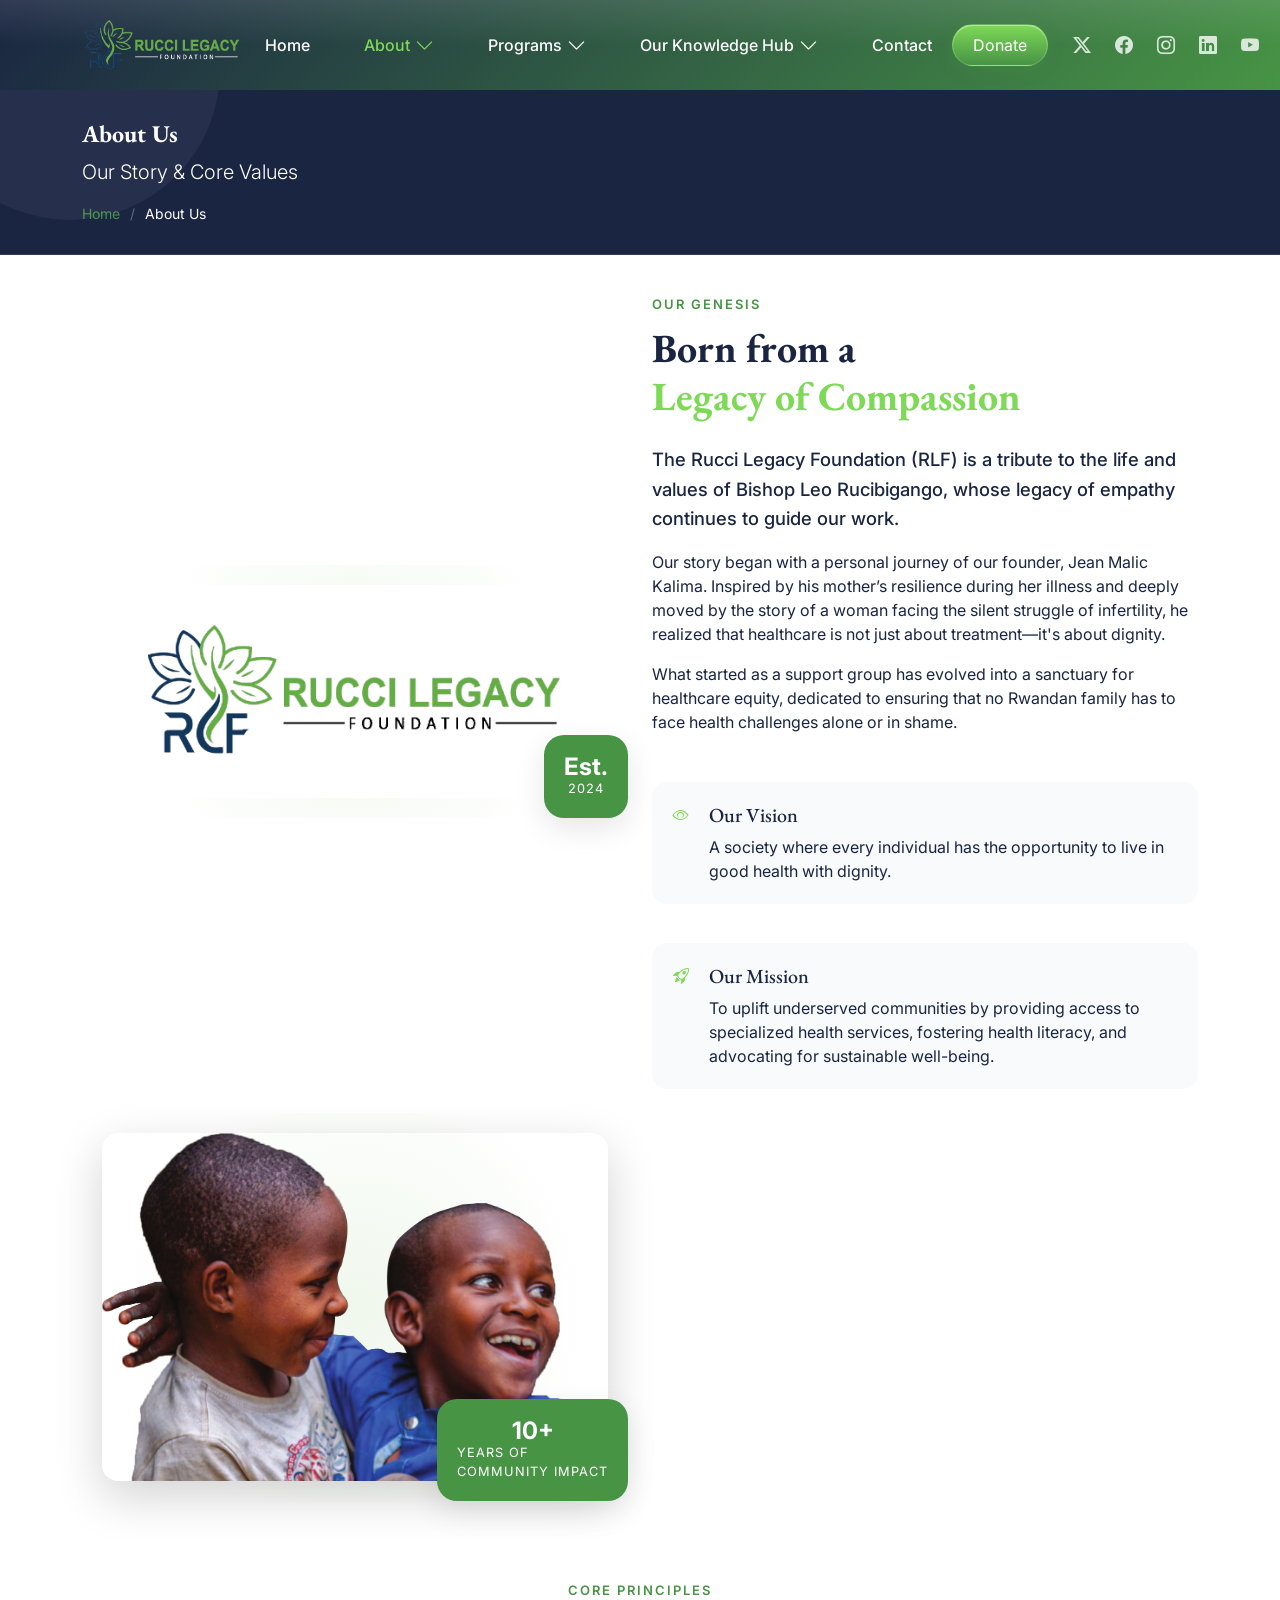
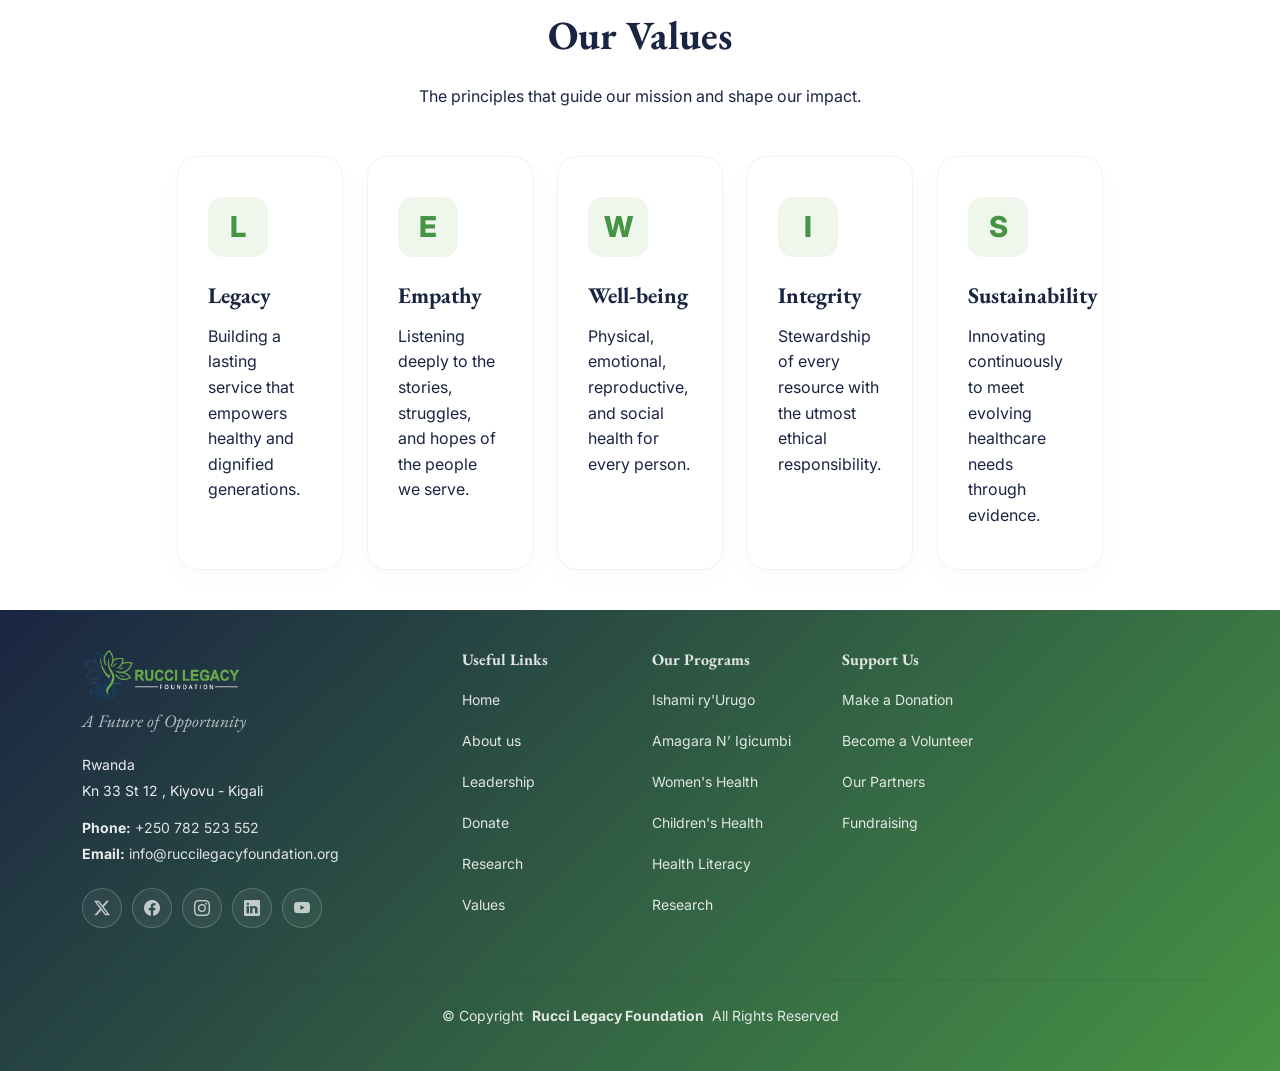
==== about.html @ bac2fdaa "Updated website design and mobile navigation" ====
<!DOCTYPE html>
<html lang="en">

<head>
  <meta charset="utf-8">
  <meta content="width=device-width, initial-scale=1.0" name="viewport">
  <title>About Us | Rucci Legacy Foundation</title>
  <meta name="description" content="Meet the Board of Directors and Senior Volunteers behind the Rucci Legacy Foundation's mission.">
  
  <!-- Favicons -->
  <link href="assets/img/favicon.png" rel="icon">
  <link href="assets/img/favicon.png" rel="apple-touch-icon">

  <!-- Fonts -->
  <link href="https://fonts.googleapis.com" rel="preconnect">
  <link href="https://fonts.gstatic.com" rel="preconnect" crossorigin>
  <link href="https://fonts.googleapis.com/css2?family=Poppins:wght@300;400;500;600;700&display=swap" rel="stylesheet">
  <link href="https://fonts.googleapis.com/css2?family=Inter:wght@100;200;300;400;500;600;700;800;900&family=EB+Garamond:ital,wght@0,400;0,500;0,600;0,700;0,800;1,400;1,500;1,600;1,700;1,800&display=swap" rel="stylesheet">

  <!-- Vendor CSS Files -->
  <link href="assets/vendor/bootstrap/css/bootstrap.min.css" rel="stylesheet">
  <link href="assets/vendor/bootstrap-icons/bootstrap-icons.css" rel="stylesheet">
  <link href="assets/vendor/aos/aos.css" rel="stylesheet">
  <link href="assets/vendor/swiper/swiper-bundle.min.css" rel="stylesheet">

  <!-- Main CSS File -->
  <link href="assets/css/main.css?v=3" rel="stylesheet">
</head>

<body class="leadership-page">

  <header id="header" class="header d-flex align-items-center sticky-top">
  <div class="container position-relative d-flex align-items-center justify-content-between">

    <a href="index.html" class="logo d-flex align-items-center me-auto me-xl-0">
      <img src="assets/img/logo-white.png" alt="" style="max-height: 50px;">
    </a>

    <nav id="navmenu" class="navmenu">
      <ul>
        <li><a href="index.html">Home</a></li>
        <li class="dropdown"><a href="#"><span>About</span> <i class="bi bi-chevron-down toggle-dropdown"></i></a>
          <ul>
            <li><a href="about.html">Our Story</a></li>
            <li><a href="leadership.html">Leadership</a></li>
            <li><a href="impact.html">Impact</a></li>
          </ul>
        </li>
        <li class="dropdown"><a href="#"><span>Programs</span> <i class="bi bi-chevron-down toggle-dropdown"></i></a>
          <ul>
            <li><a href="ishami-ry-urugo.html">Ishami ry'Urugo</a></li>
            <li><a href="amagara-n-igicumbi.html">Amagara n'Igicumbi</a></li>
          </ul>
        </li>
        <li class="dropdown"><a href="#"><span>Our Knowledge Hub</span> <i class="bi bi-chevron-down toggle-dropdown"></i></a>
          <ul>
            <li><a href="health-literacy.html">Health Literacy</a></li>
            <li><a href="research.html">Research</a></li>
          </ul>
        </li>

        <li><a href="contact.html">Contact</a></li>
      </ul>
      <i class="mobile-nav-toggle d-xl-none bi bi-list"></i>
    </nav>

    <a href="donate.html" class="donate-nav-btn">Donate</a>

    <div class="header-social-links">
      <a href="https://x.com/rucci_legacyf" target="_blank" class="twitter"><i class="bi bi-twitter-x"></i></a>
      <a href="https://www.facebook.com/people/Rucci-Legacy-Foundation/61588676992484/?mibextid=wwXIfr&rdid=xzvhsaTKb7zpJyZd&share_url=https%3A%2F%2Fwww.facebook.com%2Fshare%2F16htNAYPDG%2F%3Fmibextid%3DwwXIfr" target="_blank" class="facebook"><i class="bi bi-facebook"></i></a>
      <a href="https://www.instagram.com/rucci_legacyfoundation" target="_blank" class="instagram"><i class="bi bi-instagram"></i></a>
      <a href="https://www.linkedin.com/company/rucci-legacy-foundation?trk=blended-typeahead" target="_blank" class="linkedin"><i class="bi bi-linkedin"></i></a>
      <a href="https://www.youtube.com/channel/UCAdrPdJSgQUnLj-A_lYj2XQ?sub_confirmation=1" target="_blank" class="youtube"><i class="bi bi-youtube"></i></a>
    </div>

  </div>
</header>

  <main class="main">
    <!-- Page Title -->
    <div class="page-title dark-background" style="background: #1a2542; padding: 30px 0;">
      <div class="container position-relative">
        <h1>About Us</h1>
        <p class="lead">Our Story & Core Values</p>
        <nav class="breadcrumbs">
          <ol>
            <li><a href="index.html">Home</a></li>
            <li class="current">About Us</li>
          </ol>
        </nav>
      </div>
    </div><!-- End Page Title -->
    
<section id="about" class="about section">
      <div class="container">
        <div class="row gy-4 align-items-center">
          <div class="col-lg-6" data-aos="fade-up" data-aos-delay="100">
            <div class="about-image-wrapper">
              <img src="assets/img/logo.png" alt="Rucci Legacy Foundation" class="img-fluid about-logo-bg">
              <div class="experience-badge">
                <span class="number">Est.</span>
                <span class="text">2024</span>
              </div>
            </div>
          </div>
          <div class="col-lg-6 content" data-aos="fade-up" data-aos-delay="200">
            <span class="section-subtitle">Our Genesis</span>
            <h2 class="section-title-premium">Born from a <br><span class="text-accent">Legacy of Compassion</span></h2>
            <p class="lead-text">The Rucci Legacy Foundation (RLF) is a tribute to the life and values of Bishop Leo
              Rucibigango, whose legacy of empathy continues to guide our work.</p>
            <p>Our story began with a personal journey of our founder, Jean Malic Kalima. Inspired by his mother’s
              resilience during her illness and deeply moved by the story of a woman facing the silent struggle of
              infertility, he realized that healthcare is not just about treatment—it's about dignity.</p>
            <p>What started as a support group has evolved into a sanctuary for healthcare equity, dedicated to ensuring
              that no Rwandan family has to face health challenges alone or in shame.</p>

            <div class="mission-vision-grid mt-5">
              <div class="mv-item">
                <i class="bi bi-eye text-accent"></i>
                <div>
                  <h5>Our Vision</h5>
                  <p>A society where every individual has the opportunity to live in good health with dignity.</p>
                </div>
              </div>
              <div class="mv-item mt-4">
                <i class="bi bi-rocket-takeoff text-accent"></i>
                <div>
                  <h5>Our Mission</h5>
                  <p>To uplift underserved communities by providing access to specialized health services, fostering
                    health literacy, and advocating for sustainable well-being.</p>
                </div>
              </div>
            </div>
          </div>
          <div class="col-lg-6" data-aos="fade-left" data-aos-delay="200">
            <div class="about-image-wrapper">
              <img src="assets/img/Masaka.png" alt="Rucci Legacy Foundation Outreach"
                class="img-fluid rounded-4 shadow-lg">
              <div class="experience-badge">
                <span class="number">10+</span>
                <span class="text">Years of <br>Community Impact</span>
              </div>
            </div>
          </div>
        </div>
      </div>
    </section><!-- /About Section -->
<section id="our-values" class="values section">
      <div class="container">
        <div class="text-center mb-5" data-aos="fade-up">
          <span class="section-subtitle">Core Principles</span>
          <h2 class="section-title-premium">Our Values</h2>
          <p class="section-desc">The principles that guide our mission and shape our impact.</p>
        </div>

        <div class="row g-4 justify-content-center">
          <!-- Value 1: Legacy -->
          <div class="col-lg-2 col-md-4" data-aos="fade-up" data-aos-delay="100">
            <div class="value-card-premium">
              <div class="value-icon">L</div>
              <h3>Legacy</h3>
              <p>Building a lasting service that empowers healthy and dignified generations.</p>
            </div>
          </div>

          <!-- Value 2: Empathy -->
          <div class="col-lg-2 col-md-4" data-aos="fade-up" data-aos-delay="200">
            <div class="value-card-premium">
              <div class="value-icon">E</div>
              <h3>Empathy</h3>
              <p>Listening deeply to the stories, struggles, and hopes of the people we serve.</p>
            </div>
          </div>

          <!-- Value 3: Well-being -->
          <div class="col-lg-2 col-md-4" data-aos="fade-up" data-aos-delay="300">
            <div class="value-card-premium">
              <div class="value-icon">W</div>
              <h3>Well-being</h3>
              <p>Physical, emotional, reproductive, and social health for every person.</p>
            </div>
          </div>

          <!-- Value 4: Integrity -->
          <div class="col-lg-2 col-md-4" data-aos="fade-up" data-aos-delay="400">
            <div class="value-card-premium">
              <div class="value-icon">I</div>
              <h3>Integrity</h3>
              <p>Stewardship of every resource with the utmost ethical responsibility.</p>
            </div>
          </div>

          <!-- Value 5: Sustainability -->
          <div class="col-lg-2 col-md-4" data-aos="fade-up" data-aos-delay="500">
            <div class="value-card-premium">
              <div class="value-icon">S</div>
              <h3>Sustainability</h3>
              <p>Innovating continuously to meet evolving healthcare needs through evidence.</p>
            </div>
          </div>
        </div>
      </div>
    </section><!-- /Our Values -->
</main>

  <footer id="footer" class="footer">

  <div class="container footer-top">
    <div class="row gy-4">
      <div class="col-lg-4 col-md-6 footer-about">
        <a href="index.html" class="logo d-flex align-items-center" style="margin-bottom : 0">
          <img src="assets/img/logo-white.png" alt="" style="max-height: 50px;">
        </a>
        <p class="footer-motto mt-2 mb-3" style="font-style: italic; opacity: 0.8; font-family: var(--heading-font); font-size: 1.1rem;">A Future of Opportunity</p>
        <div class="footer-contact pt-1">
          <p>Rwanda</p>
          <p>Kn 33 St 12 , Kiyovu - Kigali</p>
          <p class="mt-3"><strong>Phone:</strong> <span>+250 782 523 552</span></p>
          <p><strong>Email:</strong> <span>info@ruccilegacyfoundation.org</span></p>
        </div>
        <div class="social-links d-flex mt-4">
          <a href="https://x.com/rucci_legacyf" target="_blank"><i class="bi bi-twitter-x"></i></a>
          <a href="https://www.facebook.com/people/Rucci-Legacy-Foundation/61588676992484/?mibextid=wwXIfr&rdid=xzvhsaTKb7zpJyZd&share_url=https%3A%2F%2Fwww.facebook.com%2Fshare%2F16htNAYPDG%2F%3Fmibextid%3DwwXIfr" target="_blank"><i class="bi bi-facebook"></i></a>
          <a href="https://www.instagram.com/rucci_legacyfoundation" target="_blank"><i class="bi bi-instagram"></i></a>
          <a href="https://www.linkedin.com/company/rucci-legacy-foundation?trk=blended-typeahead" target="_blank"><i class="bi bi-linkedin"></i></a>
          <a href="https://www.youtube.com/channel/UCAdrPdJSgQUnLj-A_lYj2XQ?sub_confirmation=1" target="_blank"><i class="bi bi-youtube"></i></a>
        </div>
      </div>

      <div class="col-lg-2 col-md-3 footer-links">
        <h4>Useful Links</h4>
        <ul>
          <li><a href="index.html">Home</a></li>
          <li><a href="about.html">About us</a></li>
          <li><a href="leadership.html">Leadership</a></li>
          <li><a href="donate.html">Donate</a></li>
          <li><a href="research.html">Research</a></li>
          <li><a href="about.html#our-values">Values</a></li>
        </ul>
      </div>

      <div class="col-lg-2 col-md-3 footer-links">
        <h4>Our Programs</h4>
        <ul>
          <li><a href="ishami-ry-urugo.html">Ishami ry'Urugo</a></li>
          <li><a href="amagara-n-igicumbi.html">Amagara N’ Igicumbi</a></li>
          <li><a href="maternal-health.html">Women's Health</a></li>
          <li><a href="childrens-health.html">Children's Health</a></li>
          <li><a href="health-literacy.html">Health Literacy</a></li>
          <li><a href="research.html">Research</a></li>
        </ul>
      </div>

      <div class="col-lg-2 col-md-3 footer-links">
        <h4>Support Us</h4>
        <ul>
          <li><a href="donate.html">Make a Donation</a></li>
          <li><a href="contact.html">Become a Volunteer</a></li>
          <li><a href="about.html">Our Partners</a></li>
          <li><a href="donate.html">Fundraising</a></li>
        </ul>
      </div>

    </div>
  </div>

  <div class="container copyright text-center mt-4">
    <p>© <span>Copyright</span> <strong class="px-1 sitename">Rucci Legacy Foundation</strong> <span>All Rights Reserved</span></p>
  </div>

</footer>

<!-- Scroll Top -->
<a href="#" id="scroll-top" class="scroll-top d-flex align-items-center justify-content-center"><i class="bi bi-arrow-up-short"></i></a>

<!-- Preloader -->
<div id="preloader"></div>

<!-- Vendor JS Files -->
<script src="assets/vendor/bootstrap/js/bootstrap.bundle.min.js"></script>
<script src="assets/vendor/aos/aos.js"></script>
<script src="assets/vendor/swiper/swiper-bundle.min.js"></script>
<script src="assets/js/main.js"></script>
</body>

</html>
---- assets/css/main.css ----
/* :root {
  --default-font: "EB Garamond",  system-ui, -apple-system, "Segoe UI", Roboto, "Helvetica Neue", Arial, "Noto Sans", "Liberation Sans", sans-serif, "Apple Color Emoji", "Segoe UI Emoji", "Segoe UI Symbol", "Noto Color Emoji";
  --heading-font: "EB Garamond",  sans-serif;
  --nav-font: "Inter",  sans-serif;
} */

:root {
  --default-font: "Inter", system-ui, -apple-system, sans-serif;
  --heading-font: "EB Garamond", serif;
  --nav-font: "Inter", sans-serif;
}

/* Premium Color Palette */
:root {
  --background-color: #ffffff;
  --default-color: #1a2542;
  --heading-color: #1a2542;
  --accent-color: #479445;
  /* Forest Green */
  --secondary-color: #1a2542;
  /* Deep Navy */
  --surface-color: #ffffff;
  --contrast-color: #ffffff;

  /* Glassmorphism Tokens */
  --glass-bg: rgba(255, 255, 255, 0.7);
  --glass-border: rgba(255, 255, 255, 0.2);
  --glass-shadow: 0 8px 32px 0 rgba(31, 38, 135, 0.15);
}

/* Nav Menu Colors - The following color variables are used specifically for the navigation menu. They are separate from the global colors to allow for more customization options */
:root {
  --nav-color: #1a2542;
  /* The default color of the main navmenu links */
  --nav-hover-color: #1a2542;
  /* Applied to main navmenu links when they are hovered over or active */
  --nav-mobile-background-color: #ffffff;
  /* Used as the background color for mobile navigation menu */
  --nav-dropdown-background-color: #ffffff;
  /* Used as the background color for dropdown items that appear when hovering over primary navigation items */
  --nav-dropdown-color: #1a2542;
  /* Used for navigation links of the dropdown items in the navigation menu. */
  --nav-dropdown-hover-color: #1a2542;
  /* Similar to --nav-hover-color, this color is applied to dropdown navigation links when they are hovered over. */
}

/* Color Presets - These classes override global colors when applied to any section or element, providing reuse of the sam color scheme. */

.light-background {
  --background-color: #f9f9f9;
  --surface-color: #ffffff;
}

.dark-background {
  --background-color: #060606;
  --default-color: #ffffff;
  --heading-color: #ffffff;
  --surface-color: #252525;
  --contrast-color: #ffffff;
}

/* Smooth scroll */
:root {
  scroll-behavior: smooth;
}

/*--------------------------------------------------------------
# General Styling & Shared Classes
--------------------------------------------------------------*/
body {
  color: var(--default-color);
  background-color: var(--background-color);
  font-family: var(--default-font);
}

a {
  color: var(--accent-color);
  text-decoration: none;
  transition: 0.3s;
}

a:hover {
  color: color-mix(in srgb, var(--accent-color), transparent 25%);
  text-decoration: none;
}

h1,
h2,
h3,
h4,
h5,
h6 {
  color: var(--heading-color);
  font-family: var(--heading-font);
}

/* PHP Email Form Messages
------------------------------*/
.php-email-form .error-message {
  display: none;
  background: #df1529;
  color: #ffffff;
  text-align: left;
  padding: 15px;
  margin-bottom: 24px;
  font-weight: 600;
}

.php-email-form .sent-message {
  display: none;
  color: #ffffff;
  background: #059652;
  text-align: center;
  padding: 15px;
  margin-bottom: 24px;
  font-weight: 600;
}

.php-email-form .loading {
  display: none;
  background: var(--surface-color);
  text-align: center;
  padding: 15px;
  margin-bottom: 24px;
}

.php-email-form .loading:before {
  content: "";
  display: inline-block;
  border-radius: 50%;
  width: 24px;
  height: 24px;
  margin: 0 10px -6px 0;
  border: 3px solid var(--accent-color);
  border-top-color: var(--surface-color);
  animation: php-email-form-loading 1s linear infinite;
}

@keyframes php-email-form-loading {
  0% {
    transform: rotate(0deg);
  }

  100% {
    transform: rotate(360deg);
  }
}

/*--------------------------------------------------------------
# Global Header
--------------------------------------------------------------*/
.header {
  background: linear-gradient(180deg, rgba(255, 255, 255, 0.1) 0%, rgba(255, 255, 255, 0) 50%), linear-gradient(135deg, #1a2542 0%, #479445 100%) !important;
  backdrop-filter: blur(12px);
  -webkit-backdrop-filter: blur(12px);
  border-bottom: none;
  box-shadow: none;
  color: #ffffff;
  padding: 15px 0;
  transition: all 0.4s ease;
  z-index: 997;
}

.scrolled .header {
  box-shadow: 0 4px 25px rgba(0, 0, 0, 0.3), inset 0 1px 0 rgba(255, 255, 255, 0.1);
  border-bottom: 1px solid rgba(255, 255, 255, 0.15);
}


.header .logo {
  line-height: 1;
}

.header .logo img {
  max-height: 36px;
  margin-right: 8px;
}

.header .logo h1 {
  font-size: 30px;
  margin: 0;
  font-weight: 500;
  color: #ffffff;
}

.header .header-social-links {
  display: flex;
  align-items: center;
  gap: 14px;
  flex-wrap: nowrap;
  white-space: nowrap;
  padding-right: 15px;
  flex-shrink: 0;
}

.header .header-social-links a {
  color: #ffffff !important;
  opacity: 0.8;
  display: inline-flex;
  align-items: center;
  justify-content: center;
  line-height: 1;
  flex-shrink: 0;
  transition: 0.3s;
  font-size: 18px;
  padding-left: 10px;
}

.header .header-social-links a:hover {
  color: #7ed957 !important;
  opacity: 1;
}

.header .header-social-links a i {
  line-height: 1;
}

@media (max-width: 1200px) {
  .header .logo {
    order: 1;
  }

  .header .header-social-links {
    order: 2;
  }

  .header .navmenu {
    order: 3;
  }
}

/*--------------------------------------------------------------
# Navigation Menu
--------------------------------------------------------------*/
/* Navmenu - Desktop */
@media (min-width: 1200px) {
  .navmenu {
    padding: 0;
  }

  .navmenu ul {
    margin: 0;
    padding: 0;
    display: flex;
    list-style: none;
    align-items: center;
  }

  .navmenu li {
    position: relative;
  }

  .navmenu > ul > li + li {
    margin-left: 24px;
  }

  .navmenu a,
  .navmenu a:focus {
    color: #ffffff !important;
    padding: 18px 15px;
    font-size: 16px;
    /* Slightly smaller for a cleaner look */
    font-family: var(--nav-font);
    font-weight: 500;
    display: flex;
    align-items: center;
    justify-content: space-between;
    white-space: nowrap;
    transition: 0.3s;
  }

  .navmenu a i,
  .navmenu a:focus i {
    font-size: 19px;
    line-height: 0;
    margin-left: 5px;
    transition: 0.3s;
  }

  .navmenu li:last-child a {
    padding-right: 0;
  }

  .navmenu li:hover>a,
  .navmenu .active,
  .navmenu .active:focus {
    color: #7ed957 !important;
  }

  .navmenu .dropdown ul {
    margin: 0;
    padding: 10px 0;
    background: linear-gradient(180deg, rgba(255, 255, 255, 0.95) 0%, rgba(255, 255, 255, 0.85) 100%) !important;
    backdrop-filter: blur(15px);
    -webkit-backdrop-filter: blur(15px);
    border: 1px solid rgba(255, 255, 255, 0.5);
    display: block;
    position: absolute;
    visibility: hidden;
    left: 14px;
    top: 130%;
    opacity: 0;
    transition: 0.3s;
    border-radius: 15px;
    z-index: 99;
    box-shadow: 0 15px 35px rgba(0, 0, 0, 0.15), inset 0 1px 0 rgba(255, 255, 255, 0.8);
  }

  .navmenu .dropdown ul li {
    min-width: 200px;
  }

  .navmenu .dropdown ul a {
    padding: 10px 20px;
    font-size: 15px;
    text-transform: none;
    color: #1a2542 !important;
  }

  .navmenu .dropdown ul a i {
    font-size: 12px;
  }

  .navmenu .dropdown ul a:hover,
  .navmenu .dropdown ul .active:hover,
  .navmenu .dropdown ul li:hover>a {
    color: #64af46 !important;
  }

  .navmenu .dropdown:hover>ul {
    opacity: 1;
    top: 100%;
    visibility: visible;
  }

  .navmenu .dropdown .dropdown ul {
    top: 0;
    left: -90%;
    visibility: hidden;
  }

  .navmenu .dropdown .dropdown:hover>ul {
    opacity: 1;
    top: 0;
    left: -100%;
    visibility: visible;
  }
}

/* Navmenu - Mobile */
@media (max-width: 1199px) {
  .mobile-nav-toggle {
    color: #1a2542 !important;
    font-size: 28px;
    line-height: 0;
    margin-right: 10px;
    cursor: pointer;
    transition: color 0.3s;
  }

  .navmenu {
    padding: 0;
    z-index: 9997;
    position: fixed;
    top: 0;
    right: 0;
    width: auto;
    height: auto;
    overflow: visible;
  }

  .navmenu ul {
    display: block;
    list-style: none;
    position: fixed;
    top: 0;
    right: 0;
    width: min(85vw, 360px);
    height: 100vh;
    padding: 20px 0;
    margin: 0;
    background-color: var(--nav-mobile-background-color);
    overflow-y: auto;
    box-shadow: -2px 0 10px rgba(0, 0, 0, 0.2);
    transform: translateX(100%);
    transition: transform 0.3s ease;
    z-index: 10000;
  }

  .navmenu a,
  .navmenu a:focus {
    color: #1a2542;
    padding: 10px 20px;
    font-family: var(--nav-font);
    font-size: 17px;
    font-weight: 500;
    display: flex;
    align-items: center;
    justify-content: space-between;
    white-space: nowrap;
    transition: 0.3s;
  }

  .navmenu a i,
  .navmenu a:focus i {
    font-size: 12px;
    line-height: 0;
    margin-left: 5px;
    width: 30px;
    height: 30px;
    display: flex;
    align-items: center;
    justify-content: center;
    border-radius: 50%;
    transition: 0.3s;
    background-color: color-mix(in srgb, var(--accent-color), transparent 90%);
  }

  .navmenu a i:hover,
  .navmenu a:focus i:hover {
    background-color: var(--accent-color);
    color: var(--contrast-color);
  }

  .navmenu a:hover,
  .navmenu .active,
  .navmenu .active:focus {
    color: #64af46 !important;
  }

  .navmenu .active i,
  .navmenu .active:focus i {
    background-color: var(--accent-color);
    color: var(--contrast-color);
    transform: rotate(180deg);
  }

  .navmenu .dropdown > ul {
    display: none !important;
    position: static !important;
    visibility: visible !important;
    opacity: 1 !important;
    transform: none !important;
    top: auto !important;
    left: auto !important;

    width: auto !important;
    height: auto !important;
    min-height: 0 !important;
    max-height: none !important;

    margin: 8px 18px 12px 18px !important;
    padding: 8px !important;

    background: linear-gradient(135deg, rgba(100, 175, 70, 0.10), rgba(100, 175, 70, 0.03)) !important;
    border: 1px solid rgba(100, 175, 70, 0.15) !important;
    border-radius: 18px !important;
    box-shadow: 0 8px 24px rgba(26, 37, 66, 0.08) !important;
    overflow: visible !important;
  }

  .navmenu .dropdown > ul.dropdown-active {
    display: block !important;
  }

  .navmenu .dropdown > ul li {
    height: auto !important;
    min-height: 0 !important;
    margin: 0 !important;
    padding: 0 !important;
  }

  .navmenu .dropdown > ul li a {
    height: auto !important;
    min-height: 0 !important;
    padding: 9px 12px !important;
    margin: 0 !important;
    font-size: 14px !important;
    line-height: 1.25 !important;
    font-weight: 600 !important;
    border-radius: 12px !important;
    color: #1a2542 !important;
  }

  .navmenu .dropdown > ul li + li {
    margin-top: 2px !important;
  }

  /* Mobile navigation - side drawer */
  .mobile-nav-active {
    overflow: hidden;
  }

  .mobile-nav-active .navmenu>ul {
    transform: translateX(0);
  }

  .mobile-nav-active .navmenu::before {
    content: '';
    position: fixed;
    top: 0;
    left: 0;
    width: calc(100vw - min(85vw, 360px));
    height: 100vh;
    background: rgba(0, 0, 0, 0.5);
    z-index: 9999;
  }

  .mobile-nav-active .mobile-nav-toggle {
    color: #fff;
    position: fixed;
    font-size: 32px;
    top: 15px;
    right: 15px;
    margin-right: 0;
    z-index: 10001;
  }

  body.mobile-nav-active {
    overflow: hidden;
  }

  .mobile-nav-active .navmenu>ul li {
    margin: 0;
  }

  .mobile-nav-active .navmenu>ul a,
  .mobile-nav-active .navmenu>ul a:focus {
    color: #1a2542;
    padding: 14px 20px;
    display: block;
  }

  .mobile-nav-active .navmenu>ul > li + li {
    margin-top: 4px;
  }

  .mobile-nav-active .navmenu .donate-nav-btn {
    width: calc(100% - 48px);
    max-width: 260px;
    margin: 0 24px 16px;
    display: inline-flex;
    justify-content: center;
  }

  .mobile-nav-active .navmenu>ul .dropdown .dropdown-active {
    display: block;
  }

  .mobile-nav-active .navmenu>ul .dropdown ul {
    margin: 0 16px 12px 16px;
    padding: 12px 0;
  }

  .navmenu {
    transform: none;
    transition: none;
  }

  .header .header-social-links {
    display: none;
  }
}

/*--------------------------------------------------------------
# Global Footer
--------------------------------------------------------------*/
.footer {
  color: #ffffff;
  padding: 40px 0 20px 0 !important;
  background: linear-gradient(135deg, #1a2542 0%, #479445 100%) !important;
  font-size: 14px;
  position: relative;
}

.footer .container {
  background: transparent;
}

/*--------------------------------------------------------------
# Footer Custom (RUCCI Green)
--------------------------------------------------------------*/

#footer h4,
#footer p,
#footer a,
#footer span {
  color: rgba(255, 255, 255, 0.85);
}

#footer a:hover {
  color: #7ed957;
}

#footer .social-links a {
  display: flex;
  align-items: center;
  justify-content: center;
  width: 40px;
  height: 40px;
  border-radius: 50%;
  border: 1px solid rgba(255, 255, 255, 0.2);
  font-size: 16px;
  color: rgba(255, 255, 255, 0.7);
  margin-right: 10px;
  transition: 0.3s ease-in-out;
  background: rgba(255, 255, 255, 0.05);
}

#footer .social-links a:hover {
  color: #fff;
  background: #64af46;
  border-color: #64af46;
  transform: translateY(-3px);
  box-shadow: 0 5px 15px rgba(100, 175, 70, 0.3);
}

.footer h4 {
  font-size: 16px;
  font-weight: bold;
  position: relative;
  padding-bottom: 12px;
}

.footer .footer-links {
  margin-bottom: 30px;
}

.footer .footer-links ul {
  list-style: none;
  padding: 0;
  margin: 0;
}

.footer .footer-links ul i {
  padding-right: 2px;
  font-size: 12px;
  line-height: 0;
}

.footer .footer-links ul li {
  padding: 10px 0;
  display: flex;
  align-items: center;
}

.footer .footer-links ul li:first-child {
  padding-top: 0;
}

.footer .footer-links ul a {
  color: rgba(255, 255, 255, 0.75);
}

.footer .footer-links ul a:hover {
  color: #7ed957;
}

.footer .footer-contact p {
  margin-bottom: 5px;
}

.footer .copyright {
  padding: 25px 0;
  border-top: 1px solid color-mix(in srgb, var(--default-color), transparent 90%);
}

.footer .copyright p {
  margin-bottom: 0;
}

.footer .credits {
  margin-top: 8px;
  font-size: 13px;
}

.footer .credits a {
  color: var(--default-color);
}

/*--------------------------------------------------------------
# Preloader
--------------------------------------------------------------*/
#preloader {
  position: fixed;
  inset: 0;
  z-index: 999999;
  overflow: hidden;
  background: var(--background-color);
  transition: all 0.6s ease-out;
}

#preloader:before {
  content: "";
  position: fixed;
  top: calc(50% - 30px);
  left: calc(50% - 30px);
  border: 6px solid #ffffff;
  border-color: var(--accent-color) transparent var(--accent-color) transparent;
  border-radius: 50%;
  width: 60px;
  height: 60px;
  animation: animate-preloader 1.5s linear infinite;
}

@keyframes animate-preloader {
  0% {
    transform: rotate(0deg);
  }

  100% {
    transform: rotate(360deg);
  }
}

/*--------------------------------------------------------------
# Scroll Top Button
--------------------------------------------------------------*/
.scroll-top {
  position: fixed;
  visibility: hidden;
  opacity: 0;
  right: 15px;
  bottom: 15px;
  z-index: 99999;
  background-color: var(--accent-color);
  width: 40px;
  height: 40px;
  border-radius: 4px;
  transition: all 0.4s;
}

.scroll-top i {
  font-size: 24px;
  color: var(--contrast-color);
  line-height: 0;
}

.scroll-top:hover {
  background-color: color-mix(in srgb, var(--accent-color), transparent 20%);
  color: var(--contrast-color);
}

.scroll-top.active {
  visibility: visible;
  opacity: 1;
}

/*--------------------------------------------------------------
# Disable aos animation delay on mobile devices
--------------------------------------------------------------*/
@media screen and (max-width: 768px) {
  [data-aos-delay] {
    transition-delay: 0 !important;
  }
}

/*--------------------------------------------------------------
# Global Page Titles & Breadcrumbs
--------------------------------------------------------------*/
.page-title {
  color: var(--default-color);
  background-color: var(--background-color);
  padding: 25px 0;
  position: relative;
  border-bottom: 1px solid color-mix(in srgb, var(--default-color), transparent 90%);
}

.page-title h1 {
  font-size: 24px;
  font-weight: 700;
}

.page-title .breadcrumbs ol {
  display: flex;
  flex-wrap: wrap;
  list-style: none;
  padding: 0;
  margin: 0;
  font-size: 14px;
  font-weight: 400;
}

.page-title .breadcrumbs ol li+li {
  padding-left: 10px;
}

.page-title .breadcrumbs ol li+li::before {
  content: "/";
  display: inline-block;
  padding-right: 10px;
  color: color-mix(in srgb, var(--default-color), transparent 70%);
}

/*--------------------------------------------------------------
# Global Sections
--------------------------------------------------------------*/
section,
.section {
  color: var(--default-color);
  background-color: var(--background-color);
  padding: 40px 0;
  scroll-margin-top: 90px;
  overflow: clip;
}

@media (max-width: 1199px) {

  section,
  .section {
    scroll-margin-top: 66px;
  }
}

/*--------------------------------------------------------------
# Global Section Titles
--------------------------------------------------------------*/
.section-subtitle {
  display: block;
  font-family: var(--nav-font);
  font-weight: 600;
  text-transform: uppercase;
  letter-spacing: 2px;
  font-size: 13px;
  color: var(--accent-color);
  margin-bottom: 10px;
}

.section-title-premium {
  font-size: 2.5rem;
  font-weight: 700;
  color: var(--secondary-color);
  margin-bottom: 25px;
  line-height: 1.2;
}

.lead-text {
  font-size: 1.15rem;
  font-weight: 500;
  color: var(--secondary-color);
  line-height: 1.6;
}

/*--------------------------------------------------------------
# About Section
--------------------------------------------------------------*/
.about-image-wrapper {
  position: relative;
  padding: 20px;
  background: radial-gradient(circle at center, rgba(100, 175, 70, 0.1) 0%, transparent 70%);
  border-radius: 30px;
}

.about-logo-bg {
  border-radius: 20px;
  /* box-shadow: var(--glass-shadow); */
  padding: 40px;
  background: white;
}

.experience-badge {
  position: absolute;
  bottom: 0;
  right: 0;
  background: var(--accent-color);
  color: white;
  padding: 20px;
  border-radius: 20px;
  display: flex;
  flex-direction: column;
  align-items: center;
  box-shadow: 0 10px 30px rgba(0, 0, 0, 0.1);
}

.experience-badge .number {
  font-size: 1.5rem;
  font-weight: 700;
  line-height: 1;
}

.experience-badge .text {
  font-size: 0.8rem;
  text-transform: uppercase;
  letter-spacing: 1px;
}

.mission-vision-grid {
  display: flex;
  flex-direction: column;
  gap: 15px;
}

.mv-item {
  display: flex;
  align-items: flex-start;
  gap: 20px;
  padding: 20px;
  background: #f8fafc;
  border-radius: 15px;
  transition: all 0.3s ease;
  border: 1px solid transparent;
}

.mv-item:hover {
  background: white;
  border-color: var(--accent-color);
  box-shadow: 0 5px 15px rgba(0, 0, 0, 0.05);
  transform: translateY(-3px);
}

.mv-icon {
  width: 50px;
  height: 50px;
  background: var(--accent-color);
  color: white;
  border-radius: 12px;
  display: flex;
  align-items: center;
  justify-content: center;
  font-size: 1.5rem;
  flex-shrink: 0;
}

.mv-text h3 {
  font-size: 1.25rem;
  font-weight: 700;
  margin-bottom: 5px;
  color: var(--secondary-color);
}

.mv-text p {
  margin-bottom: 0;
  font-size: 0.95rem;
  color: #1a2542;
}

.section-title {
  margin-bottom: 60px;
  position: relative;
}

.section-title .section-title-container {
  padding-bottom: 10px;
  border-bottom: 2px solid var(--default-color);
}

.section-title h2 {
  font-size: 40px;
  font-weight: 0;
}

.section-title p {
  margin-bottom: 0;
}

.section-title p a {
  color: var(--default-color);
  text-transform: uppercase;
  font-size: 12px;
  letter-spacing: 0.5px;
  border-bottom: 1.5px solid var(--default-color);
  font-family: var(--nav-font);
  font-weight: 500;
  padding-bottom: 2px;
}

/*--------------------------------------------------------------
# Slider Section
--------------------------------------------------------------*/
.slider {
  background-color: transparent;
  background: linear-gradient(180deg, rgba(255, 255, 255, 0.1) 0%, rgba(255, 255, 255, 0) 50%), linear-gradient(135deg, #1a2542 0%, #479445 100%) !important;
  padding: 0 !important;
  margin: 0 !important;
}

.slider .swiper-pagination .swiper-pagination-bullet {
  background-color: color-mix(in srgb, var(--default-color) 90%, white 15%);
}

.slider .swiper-pagination .swiper-pagination-bullet-active {
  background-color: var(--accent-color);
}

/*--------------------------------------------------------------
# Leadership Section
--------------------------------------------------------------*/
.leader-card {
  background: white;
  padding: 30px;
  border-radius: 20px;
  height: 100%;
  transition: all 0.3s ease;
  border: 1px solid rgba(0, 0, 0, 0.05);
  box-shadow: 0 5px 20px rgba(0, 0, 0, 0.02);
  display: flex;
  flex-direction: column;
  justify-content: center;
}

.leader-card:hover {
  transform: translateY(-5px);
  box-shadow: 0 15px 35px rgba(0, 0, 0, 0.08);
  border-color: var(--accent-color);
}

.leader-card h4 {
  font-size: 1.25rem;
  font-weight: 700;
  margin-bottom: 5px;
  color: var(--secondary-color);
}

.leader-card .role {
  color: var(--accent-color);
  font-weight: 600;
  font-size: 0.9rem;
  margin-bottom: 15px;
  text-transform: uppercase;
  letter-spacing: 1px;
}

.leader-card .desc {
  color: #1a2542;
  line-height: 1.5;
}

.volunteer-card {
  background: rgba(100, 175, 70, 0.03);
  padding: 25px;
  border-radius: 15px;
  text-align: center;
  border: 1px dashed var(--accent-color);
  height: 100%;
  transition: 0.3s;
}

.volunteer-card:hover {
  background: white;
  border-style: solid;
  box-shadow: 0 10px 25px rgba(0, 0, 0, 0.05);
}

.volunteer-card h4 {
  font-size: 1.1rem;
  font-weight: 700;
  margin-bottom: 5px;
}

.volunteer-card .role {
  font-size: 0.85rem;
  color: #1a2542;
}

/*--------------------------------------------------------------
# Values Section
--------------------------------------------------------------*/
.values {
  background: linear-gradient(180deg, #ffffff 0%, #f1f5f9 100%);
  padding: 80px 0;
}

.value-card-premium {
  background: white;
  padding: 40px 30px;
  border-radius: 20px;
  height: 100%;
  transition: all 0.4s cubic-bezier(0.4, 0, 0.2, 1);
  border: 1px solid rgba(0, 0, 0, 0.05);
  box-shadow: 0 10px 30px rgba(0, 0, 0, 0.02);
  display: flex;
  flex-direction: column;
  align-items: flex-start;
  text-align: left;
}

.value-card-premium:hover {
  transform: translateY(-10px);
  box-shadow: 0 20px 40px rgba(0, 0, 0, 0.1);
  border-color: var(--accent-color);
}

.value-icon {
  width: 60px;
  height: 60px;
  background: rgba(100, 175, 70, 0.1);
  color: var(--accent-color);
  border-radius: 15px;
  display: flex;
  align-items: center;
  justify-content: center;
  font-size: 1.8rem;
  font-weight: 800;
  margin-bottom: 25px;
  transition: all 0.3s ease;
  font-family: var(--nav-font);
}

.value-card-premium:hover .value-icon {
  background: var(--accent-color);
  color: white;
  transform: rotate(10deg);
}

.value-card-premium h3 {
  font-size: 1.4rem;
  font-weight: 700;
  margin-bottom: 15px;
  color: var(--secondary-color);
}

.value-card-premium p {
  margin-bottom: 0;
  color: #1a2542;
  line-height: 1.6;
}

/*--------------------------------------------------------------
# Upcoming Initiatives Section
--------------------------------------------------------------*/
.upcoming-card {
  background: var(--surface-color);
  padding: 40px;
  border-radius: 24px;
  height: 100%;
  transition: all 0.4s ease;
  border: 1px solid rgba(0, 0, 0, 0.05);
  box-shadow: 0 10px 30px rgba(0, 0, 0, 0.02);
}

.upcoming-card:hover {
  transform: translateY(-5px);
  box-shadow: 0 20px 40px rgba(0, 0, 0, 0.08);
  border-color: var(--accent-color);
}

.upcoming-icon {
  width: 60px;
  height: 60px;
  background: var(--accent-color);
  color: white;
  border-radius: 16px;
  display: flex;
  align-items: center;
  justify-content: center;
  font-size: 24px;
  margin-bottom: 25px;
}

.upcoming-card h3 {
  font-size: 1.5rem;
  font-weight: 700;
  margin-bottom: 20px;
  color: var(--secondary-color);
}

.upcoming-card ul {
  list-style: none;
  padding: 0;
  margin: 0;
}

.upcoming-card ul li {
  padding: 8px 0;
  padding-left: 25px;
  position: relative;
  color: #1a2542;
  font-weight: 500;
}

.upcoming-card ul li::before {
  content: "\f270";
  font-family: "bootstrap-icons";
  position: absolute;
  left: 0;
  color: var(--accent-color);
}

/*--------------------------------------------------------------
# Donation Section
--------------------------------------------------------------*/
.donate {
  padding: 100px 0;
  background: radial-gradient(circle at top right, rgba(100, 175, 70, 0.05), transparent 40%),
    radial-gradient(circle at bottom left, rgba(26, 37, 66, 0.05), transparent 40%);
}

.donation-card-premium {
  background: white;
  padding: 40px;
  border-radius: 30px;
  box-shadow: 0 20px 60px rgba(0, 0, 0, 0.08);
  border: 1px solid rgba(0, 0, 0, 0.05);
  position: relative;
  z-index: 1;
}

.donation-card-premium::before {
  content: "";
  position: absolute;
  top: -20px;
  right: -20px;
  width: 100px;
  height: 100px;
  background: var(--accent-color);
  opacity: 0.1;
  border-radius: 50%;
  filter: blur(40px);
  z-index: -1;
}

.btn-amount {
  width: 100%;
  padding: 15px;
  border: 2px solid #e2e8f0;
  border-radius: 12px;
  background: white;
  color: var(--secondary-color);
  font-weight: 700;
  font-size: 1.1rem;
  transition: all 0.3s ease;
}

.btn-amount:hover,
.btn-amount.active {
  border-color: var(--accent-color);
  background: rgba(100, 175, 70, 0.05);
  color: var(--accent-color);
}

.btn-amount.active {
  background: var(--accent-color);
  color: white;
  box-shadow: 0 8px 20px rgba(100, 175, 70, 0.3);
}

.impact-mini-grid {
  display: flex;
  flex-direction: column;
  gap: 20px;
}

.impact-mini-item {
  display: flex;
  align-items: center;
  gap: 20px;
  padding: 20px;
  background: white;
  border-radius: 15px;
  box-shadow: 0 4px 15px rgba(0, 0, 0, 0.03);
  border-left: 4px solid var(--accent-color);
}

.impact-number {
  font-size: 1.5rem;
  font-weight: 800;
  color: var(--accent-color);
  font-family: var(--nav-font);
}

.impact-label {
  font-size: 0.95rem;
  color: #1a2542;
  line-height: 1.4;
}

.donate-nav-btn {
  background: linear-gradient(180deg, #7ed957 0%, #479445 100%) !important;
  color: white !important;
  padding: 8px 20px !important;
  border-radius: 50px;
  margin-left: 20px;
  margin-right: 15px;
  border: 1px solid rgba(255, 255, 255, 0.2);
  box-shadow: 0 4px 15px rgba(71, 148, 69, 0.3), inset 0 1px 0 rgba(255, 255, 255, 0.4);
  transition: 0.3s;
  display: inline-flex;
  align-items: center;
  text-decoration: none !important;
}

.donate-nav-btn:hover {
  background: linear-gradient(180deg, #1a2542 0%, #0d1221 100%) !important;
  transform: translateY(-2px);
  box-shadow: 0 6px 20px rgba(26, 37, 66, 0.4), inset 0 1px 0 rgba(255, 255, 255, 0.2);
}

.donation-card-premium .btn-outline-primary {
  border-color: #e2e8f0;
  color: #1a2542;
  font-weight: 600;
}

.donation-card-premium .btn-check:checked+.btn-outline-primary {
  background-color: var(--secondary-color);
  border-color: var(--secondary-color);
  color: white;
}

/*--------------------------------------------------------------
# Programs Section
--------------------------------------------------------------*/
.programs {
  padding: 80px 0;
}

.program-card {
  display: flex;
  background: white;
  border-radius: 25px;
  overflow: hidden;
  box-shadow: 0 15px 35px rgba(0, 0, 0, 0.05);
  height: 100%;
  transition: all 0.4s ease;
  border: 1px solid rgba(0, 0, 0, 0.05);
}

.program-card:hover {
  transform: scale(1.02);
  box-shadow: 0 25px 50px rgba(0, 0, 0, 0.1);
}

.program-image {
  flex: 0 0 40%;
  position: relative;
  overflow: hidden;
}

.program-image img {
  width: 100%;
  height: 100%;
  object-fit: cover;
  transition: transform 0.5s ease;
}

.program-card:hover .program-image img {
  transform: scale(1.1);
}

.program-info {
  flex: 1;
  padding: 40px;
  display: flex;
  flex-direction: column;
  justify-content: center;
}

.program-label {
  display: inline-block;
  padding: 5px 15px;
  background: rgba(100, 175, 70, 0.1);
  color: var(--accent-color);
  border-radius: 50px;
  font-size: 12px;
  font-weight: 700;
  text-transform: uppercase;
  letter-spacing: 1px;
  margin-bottom: 15px;
  width: fit-content;
}

.program-info h3 {
  font-size: 1.75rem;
  font-weight: 700;
  color: var(--secondary-color);
  margin-bottom: 15px;
}

.program-info h3 small {
  display: block;
  font-size: 1rem;
  color: var(--accent-color);
  margin-top: 5px;
}

.program-info p {
  color: #1a2542;
  margin-bottom: 25px;
  line-height: 1.6;
}

/*--------------------------------------------------------------
# Flagship Program Cards
--------------------------------------------------------------*/
.flagship-program {
  background: #ffffff;
  border-radius: 24px;
  overflow: hidden;
  box-shadow: 0 10px 40px rgba(0, 0, 0, 0.08);
  transition: box-shadow 0.3s ease;
}

.flagship-program:hover {
  box-shadow: 0 20px 60px rgba(0, 0, 0, 0.12);
}

.flagship-image {
  min-height: 400px;
  background-size: cover;
  background-position: center;
  position: relative;
  display: flex;
  flex-direction: column;
  justify-content: space-between;
  padding: 30px;
}

.flagship-overlay {
  position: absolute;
  inset: 0;
  z-index: 1;
}

.flagship-navy-overlay {
  background: linear-gradient(to right, rgba(26, 37, 66, 0.97) 0%, rgba(26, 37, 66, 0.92) 40%, rgba(26, 37, 66, 0.65) 75%, rgba(26, 37, 66, 0.45) 100%);
}

.flagship-green-overlay {
  background: linear-gradient(135deg, rgba(71, 148, 69, 0.75) 0%, rgba(100, 175, 70, 0.4) 100%);
}

.flagship-badge {
  position: relative;
  z-index: 2;
  display: inline-block;
  padding: 8px 20px;
  background: #1a2542;
  color: #ffffff;
  font-size: 0.75rem;
  font-weight: 700;
  text-transform: uppercase;
  letter-spacing: 2px;
  border-radius: 50px;
  align-self: flex-start;
}

.flagship-badge-green {
  background: #479445;
}

.flagship-content {
  padding: 45px 40px;
  display: flex;
  flex-direction: column;
  height: 100%;
}

.flagship-content-right {
  padding: 45px 40px;
}

.flagship-header {
  display: flex;
  align-items: flex-start;
  gap: 18px;
  margin-bottom: 20px;
}

.flagship-icon-wrap {
  width: 56px;
  height: 56px;
  border-radius: 16px;
  display: flex;
  align-items: center;
  justify-content: center;
  font-size: 1.5rem;
  color: #ffffff;
  flex-shrink: 0;
}

.flagship-navy-icon {
  background: #1a2542;
}

.flagship-green-icon {
  background: #479445;
}

.flagship-kinyarwanda {
  display: block;
  font-family: var(--nav-font);
  font-size: 0.8rem;
  font-weight: 700;
  text-transform: uppercase;
  letter-spacing: 2px;
  color: #64af46;
  margin-bottom: 4px;
}

.flagship-header h3 {
  font-size: 1.7rem;
  font-weight: 700;
  color: #1a2542;
  margin: 0;
  line-height: 1.2;
}

.flagship-desc {
  color: #1a2542;
  font-size: 1rem;
  line-height: 1.7;
  margin-bottom: 25px;
}

.flagship-initiatives {
  display: flex;
  flex-direction: column;
  gap: 14px;
  margin-bottom: 30px;
}

.initiative-item {
  display: flex;
  align-items: flex-start;
  gap: 14px;
  padding: 14px 16px;
  background: #f8fafc;
  border-radius: 12px;
  transition: background 0.2s;
}

.initiative-item:hover {
  background: #f0f4ff;
}

.initiative-item>i {
  font-size: 1.2rem;
  margin-top: 2px;
  flex-shrink: 0;
}

.flagship-navy-text {
  color: #1a2542;
}

.flagship-green-text {
  color: #64af46;
}

.initiative-item strong {
  display: block;
  font-size: 0.95rem;
  font-weight: 700;
  color: #1a2542;
  margin-bottom: 2px;
}

.initiative-item span {
  font-size: 0.85rem;
  color: #1a2542;
  line-height: 1.4;
}

.flagship-impact {
  display: flex;
  gap: 30px;
  padding: 20px 0;
  border-top: 1px solid #f0f0f0;
  border-bottom: 1px solid #f0f0f0;
  margin-bottom: 25px;
}

.impact-stat {
  display: flex;
  flex-direction: column;
}

.impact-number {
  font-family: var(--heading-font);
  font-size: 2rem;
  font-weight: 800;
  line-height: 1;
  margin-bottom: 4px;
}

.impact-label {
  font-size: 0.8rem;
  color: #1a2542;
  text-transform: uppercase;
  letter-spacing: 0.5px;
}

.flagship-actions {
  display: flex;
  flex-wrap: wrap;
  gap: 12px;
  align-items: center;
}

.btn-flagship-navy {
  background: #1a2542;
  color: #ffffff !important;
  padding: 12px 28px;
  border-radius: 50px;
  font-weight: 600;
  font-size: 0.95rem;
  transition: all 0.3s ease;
  border: 2px solid #1a2542;
}

.btn-flagship-navy:hover {
  background: transparent;
  color: #1a2542 !important;
  transform: translateY(-2px);
}

.btn-flagship-green {
  background: #479445;
  color: #ffffff !important;
  padding: 12px 28px;
  border-radius: 50px;
  font-weight: 600;
  font-size: 0.95rem;
  transition: all 0.3s ease;
  border: 2px solid #479445;
}

.btn-flagship-green:hover {
  background: transparent;
  color: #479445 !important;
  transform: translateY(-2px);
}

.btn-mobile-clinic {
  background: linear-gradient(135deg, #64af46, #7ed957);
  color: #ffffff !important;
  padding: 12px 24px;
  border-radius: 50px;
  font-weight: 600;
  font-size: 0.9rem;
  transition: all 0.3s ease;
  border: none;
  box-shadow: 0 4px 15px rgba(100, 175, 70, 0.3);
}

.btn-mobile-clinic:hover {
  transform: translateY(-2px);
  box-shadow: 0 8px 20px rgba(100, 175, 70, 0.4);
  color: #ffffff !important;
}

/*--------------------------------------------------------------
# Pillar Cards
--------------------------------------------------------------*/
.pillar-card {
  background: #ffffff;
  border-radius: 20px;
  padding: 35px 28px;
  height: 100%;
  display: flex;
  flex-direction: column;
  box-shadow: 0 4px 20px rgba(0, 0, 0, 0.06);
  border: 1px solid #f0f4f8;
  transition: all 0.3s ease;
}

.pillar-card:hover {
  transform: translateY(-6px);
  box-shadow: 0 12px 35px rgba(0, 0, 0, 0.1);
  border-color: #64af46;
}

.pillar-icon {
  width: 60px;
  height: 60px;
  background: linear-gradient(135deg, #479445, #64af46);
  border-radius: 16px;
  display: flex;
  align-items: center;
  justify-content: center;
  font-size: 1.5rem;
  color: #ffffff;
  margin-bottom: 20px;
}

.pillar-card h4 {
  font-size: 1.15rem;
  font-weight: 700;
  color: #1a2542;
  margin-bottom: 16px;
}

.pillar-card ul {
  list-style: none;
  padding: 0;
  margin: 0 0 20px;
  flex: 1;
}

.pillar-card ul li {
  padding: 7px 0;
  padding-left: 20px;
  font-size: 0.9rem;
  color: #1a2542;
  border-bottom: 1px solid #f5f5f5;
  position: relative;
}

.pillar-card ul li::before {
  content: "›";
  position: absolute;
  left: 0;
  color: #64af46;
  font-weight: 700;
}

.pillar-card ul li:last-child {
  border-bottom: none;
}

/*--------------------------------------------------------------
# Budget Bars
--------------------------------------------------------------*/
.programs-budget {
  background: #ffffff;
  border-radius: 24px;
  padding: 40px;
  box-shadow: 0 4px 20px rgba(0, 0, 0, 0.06);
}

.budget-bars {
  display: flex;
  flex-direction: column;
  gap: 20px;
  max-width: 900px;
  margin: 0 auto;
}

.budget-bar-item {
  width: 100%;
}

.budget-bar-label {
  display: flex;
  justify-content: space-between;
  align-items: center;
  gap: 16px;
  margin-bottom: 12px;
}

.budget-bar-label span {
  font-size: 1rem;
  color: #1a2542;
  font-weight: 600;
  line-height: 1.3;
}

.budget-bar-label span em {
  display: block;
  margin-top: 0.2rem;
  font-size: 0.84rem;
  color: #5f6b7d;
  font-style: italic;
}

.priority-badge {
  display: inline-flex;
  align-items: center;
  justify-content: center;
  padding: 0.28rem 0.75rem;
  border-radius: 999px;
  font-size: 0.78rem;
  font-weight: 700;
  letter-spacing: 0.04em;
  white-space: nowrap;
  flex-shrink: 0;
}

.priority-critical {
  background: #1a2542;
  color: #ffffff;
}

.priority-strong {
  background: #4e9a46;
  color: #ffffff;
}

.priority-growing {
  background: #ddeccf;
  color: #ffffff;
}

.priority-badge.priority-growing,
.priority-badge.priority-growing *,
.priority-badge.priority-growing span {
  color: #ffffff !important;
}

.priority-badge.priority-critical,
.priority-badge.priority-critical *,
.priority-badge.priority-critical span {
  color: #ffffff !important;
}

.priority-badge.priority-strong,
.priority-badge.priority-strong *,
.priority-badge.priority-strong span {
  color: #ffffff !important;
}

.priority-badge.priority-growing,
.priority-badge.priority-growing *,
.priority-badge.priority-growing span {
  color: #ffffff !important;
}

.budget-bar-track {
  height: 10px;
  background: #f1f5f9;
  border-radius: 50px;
  overflow: hidden;
  margin-top: 10px;
}

.budget-bar-fill {
  height: 100%;
  border-radius: 50px;
  width: 0;
  animation: growBar 1.2s ease forwards;
  animation-delay: 0.3s;
}

.budget-bar-fill.priority-critical {
  background: #1a2542;
}

.budget-bar-fill.priority-strong {
  background: #4e9a46;
}

.budget-bar-fill.priority-growing {
  background: #91b65e;
}

.animate-bar {
  animation: growBar 1.2s cubic-bezier(0.22, 1, 0.36, 1) forwards;
  animation-delay: 0.4s;
}

@keyframes growBar {
  from {
    width: 0;
  }

  to {
    width: var(--bar-width, 0%);
  }
}

/*--------------------------------------------------------------
# Impact Section

--------------------------------------------------------------*/
.impact {
  background: #f8fafc;
  padding: 80px 0;
}

.impact-featured {
  background: white;
  border-radius: 25px;
  overflow: hidden;
  box-shadow: 0 15px 35px rgba(0, 0, 0, 0.05);
  height: 100%;
}

.impact-img {
  width: 100%;
  height: 400px;
  overflow: hidden;
}

.impact-img img {
  width: 100%;
  height: 100%;
  object-fit: cover;
}

.impact-content {
  padding: 40px;
}

.impact-content h3 {
  font-size: 2rem;
  font-weight: 700;
  color: var(--secondary-color);
  margin: 15px 0;
}

.impact-item {
  background: white;
  padding: 25px;
  border-radius: 20px;
  margin-bottom: 20px;
  box-shadow: 0 5px 15px rgba(0, 0, 0, 0.02);
  transition: all 0.3s ease;
}

.impact-item:hover {
  transform: translateX(10px);
  box-shadow: 0 10px 25px rgba(0, 0, 0, 0.05);
}

.impact-item h4 {
  font-size: 1.1rem;
  font-weight: 700;
  color: var(--secondary-color);
  margin-top: 10px;
}

.promo-card {
  background: var(--secondary-color);
  color: white;
  text-align: center;
}

.promo-card h5 {
  color: white;
  font-weight: 700;
}

.promo-card p {
  opacity: 0.8;
  margin-bottom: 20px;
}

/*--------------------------------------------------------------
# Global Utilities
--------------------------------------------------------------*/
.btn-link {
  color: var(--accent-color);
  font-weight: 700;
  text-decoration: none;
  display: flex;
  align-items: center;
  gap: 8px;
  transition: gap 0.3s ease;
}

.btn-link:hover {
  gap: 15px;
  color: var(--accent-color);
}

.section-desc {
  color: #1a2542;
  max-width: 600px;
  margin: 0 auto 40px;
}

.slider .swiper-wrapper {
  height: auto !important;
}

.slider .swiper-slide {
  min-height: 500px;
  position: relative;
  display: flex;
  /* align-items: flex-end; */
  background-repeat: no-repeat;
  background-size: cover;
}

.slider .swiper-slide::before {
  content: "";
  position: absolute;
  top: 0;
  left: 0;
  width: 100%;
  height: 100%;
  background: color-mix(in srgb, var(--background-color), transparent 50%);
}

@media (max-width: 575px) {
  .slider .swiper-slide {
    min-height: 300px;
  }
}

.slider .swiper-button-prev:after,
.slider .swiper-button-next:after {
  font-size: 24px;
  color: color-mix(in srgb, var(--default-color), transparent 50%);
}

.slider .content {
  padding: 60px 80px;
  max-width: 700px;
  position: relative;
}

.slider .content a,
.slider .content h2,
.slider .content p {
  color: var(--default-color);
}

@media (max-width: 991px) {
  #slider {
    width: 100%;
    height: auto;
    padding: 40px 0 20px;
  }

  .slider .swiper-slide,
  #slider .swiper-slide {
    width: 100%;
    height: auto;
    min-height: 380px;
    padding: 40px 0;
  }

  .slider .hero-content,
  .hero-content {
    padding: 24px 20px;
    border-radius: 18px;
    max-width: 100%;
    margin: 0 auto;
  }

  .hero-content h1 {
    font-size: 2.2rem;
    line-height: 1.1;
  }

  .hero-content p {
    font-size: 1rem;
  }

  .hero-actions {
    display: flex;
    flex-direction: column;
    gap: 12px;
  }

  .hero-actions .btn {
    width: 100%;
    padding: 12px 18px;
  }

  .swiper-button-next,
  .swiper-button-prev {
    display: none;
  }

  .swiper-pagination {
    bottom: 12px !important;
  }
}

/*--------------------------------------------------------------
# Trending Category Section
--------------------------------------------------------------*/

#slider {
  width: 100vw;
  height: 100vh;
  display: flex;
  align-items: center;
  justify-content: center;
  overflow: hidden;
  position: relative;
}

.swiper-slide {
  width: 100vw;
  height: 90vh;
  /* Slightly shorter than full screen for better scroll hint */
  background-size: cover;
  background-position: center;
  display: flex;
  align-items: center;
  position: relative;
}

.swiper-slide::after {
  content: "";
  position: absolute;
  inset: 0;
  background: linear-gradient(90deg, rgba(26, 37, 66, 0.7) 0%, rgba(26, 37, 66, 0.3) 100%);
  z-index: 1;
}

.hero-content {
  position: relative;
  z-index: 2;
  padding: 40px;
  background: rgba(255, 255, 255, 0.1);
  backdrop-filter: blur(10px);
  border: 1px solid rgba(255, 255, 255, 0.2);
  border-radius: 20px;
  color: #ffffff;
}

.hero-tagline {
  display: block;
  font-family: var(--nav-font);
  font-weight: 600;
  text-transform: uppercase;
  letter-spacing: 2px;
  font-size: 14px;
  color: #7ed957;
  margin-bottom: 15px;
}

.hero-content h1 {
  font-size: 4rem;
  font-weight: 700;
  line-height: 1.1;
  margin-bottom: 25px;
  color: #ffffff;
}

.hero-content p {
  font-size: 1.2rem;
  line-height: 1.6;
  margin-bottom: 35px;
  opacity: 0.9;
  color: #ffffff;
}

.text-accent {
  color: #7ed957;
}

.hero-actions .btn {
  padding: 12px 30px;
  font-weight: 600;
  border-radius: 50px;
  transition: all 0.3s ease;
}

.btn-primary {
  background-color: var(--accent-color);
  border-color: var(--accent-color);
}

.btn-primary:hover {
  background-color: #3b7a33;
  border-color: #3b7a33;
  transform: translateY(-2px);
}

.btn-outline-light:hover {
  background-color: #ffffff;
  color: var(--secondary-color);
  transform: translateY(-2px);
}

.swiper-button-next,
.swiper-button-prev {
  color: white;
}

/*--------------------------------------------------------------
# Trending Category Section
--------------------------------------------------------------*/
.trending-category .post-entry {
  margin-bottom: 30px;
}

.trending-category .post-entry img {
  margin-bottom: 30px;
}

.trending-category .post-entry h2 {
  margin-bottom: 20px;
  font-size: 20px;
  font-weight: 600;
  line-height: 1.2;
}

.trending-category .post-entry h2 a {
  color: var(--heading-color);
}

.trending-category .post-entry h2 a:hover {
  text-decoration: underline;
}

.trending-category .post-entry.lg h2 {
  font-size: 40px;
  line-height: 1;
}

.trending-category .post-meta {
  font-size: 11px;
  letter-spacing: 0.07rem;
  text-transform: uppercase;
  font-weight: 600;
  color: color-mix(in srgb, var(--default-color), transparent 50%);
  margin-bottom: 10px;
}

.trending-category .custom-border {
  border-color: color-mix(in srgb, var(--default-color), transparent 90%) !important;
}

@media (max-width: 768px) {
  .trending-category .custom-border {
    border: none !important;
  }
}

.trending-category .author .photo {
  margin-right: 10px;
}

.trending-category .author .photo img {
  width: 40px;
  border-radius: 50%;
  margin-bottom: 0;
}

.trending-category .author .name h3 {
  margin: 0;
  padding: 0;
  font-size: 15px;
  font-family: var(--default-font);
}

.trending-category .trending {
  border: 1px solid color-mix(in srgb, var(--default-color), transparent 90%);
}

.trending-category .trending>h3 {
  color: var(--default-color);
  padding: 20px;
  border-bottom: 1px solid color-mix(in srgb, var(--default-color), transparent 90%);
}

.trending-category .trending .trending-post {
  padding: 0;
  margin: 0;
}

.trending-category .trending .trending-post li {
  padding: 0;
  margin: 0;
  list-style: none;
  display: block;
}

.trending-category .trending .trending-post li a {
  display: block;
  padding: 20px;
  border-bottom: 1px solid color-mix(in srgb, var(--default-color), transparent 90%);
  position: relative;
  overflow: hidden;
  z-index: 2;
}

.trending-category .trending .trending-post li a .number {
  position: absolute;
  z-index: 1;
  font-size: 5rem;
  left: -10px;
  top: -20px;
  font-weight: 700;
  font-family: var(--heading-font);
  color: color-mix(in srgb, var(--default-color), transparent 95%);
}

.trending-category .trending .trending-post li a h3 {
  font-size: 18px;
  color: var(--default-color);
  transition: 0.3s;
}

.trending-category .trending .trending-post li a .author {
  color: color-mix(in srgb, var(--default-color), transparent 50%);
  font-weight: 500;
}

.trending-category .trending .trending-post li a:hover h3 {
  color: var(--default-color);
  text-decoration: underline;
}

.trending-category .trending .trending-post li:last-child a {
  border-bottom: none;
}

/*--------------------------------------------------------------
# Culture Category Section
--------------------------------------------------------------*/
.culture-category .post-entry {
  margin-bottom: 30px;
}

.culture-category .post-entry h3 a {
  color: var(--heading-color);
  font-weight: 600;
}

.culture-category .post-entry h3 a:hover {
  text-decoration: underline;
}

.culture-category .post-entry .thumbnail {
  flex: 0 0 65%;
}

@media (max-width: 960px) {
  .culture-category .post-entry .thumbnail {
    flex: 0 0 100%;
    margin-bottom: 20px;
  }
}

.culture-category .post-entry.half .thumbnail {
  flex: 0 0 50%;
}

@media (max-width: 768px) {
  .culture-category .post-entry.half .thumbnail {
    flex: 0 0 100%;
    margin-bottom: 20px;
  }
}

.culture-category .post-entry.small-img .thumbnail {
  flex: 0 0 30%;
}

@media (max-width: 768px) {
  .culture-category .post-entry.small-img .thumbnail {
    flex: 0 0 100%;
    margin-bottom: 20px;
  }
}

.culture-category .border-bottom {
  border-color: color-mix(in srgb, var(--default-color), transparent 90%) !important;
}

.culture-category .post-meta {
  font-size: 11px;
  letter-spacing: 0.07rem;
  text-transform: uppercase;
  font-weight: 600;
  color: color-mix(in srgb, var(--default-color), transparent 50%);
  margin-bottom: 10px;
}

.culture-category .author .photo {
  margin-right: 10px;
}

.culture-category .author .photo img {
  width: 40px;
  border-radius: 50%;
  margin-bottom: 0;
}

.culture-category .author .name h3 {
  margin: 0;
  padding: 0;
  font-size: 15px;
  font-family: var(--default-font);
}

.culture-category .post-list {
  margin-bottom: 30px;
}

.culture-category .post-list img {
  margin-bottom: 30px;
}

.culture-category .post-list h2 {
  margin-bottom: 20px;
  font-size: 20px;
  font-weight: 600;
  line-height: 1.2;
}

.culture-category .post-list h2 a {
  color: var(--heading-color);
}

.culture-category .post-list h2 a:hover {
  text-decoration: underline;
}

.culture-category .post-list.lg h2 {
  font-size: 40px;
  line-height: 1;
}

/*--------------------------------------------------------------
# Business Category Section
--------------------------------------------------------------*/
.business-category .post-entry {
  margin-bottom: 30px;
}

.business-category .post-entry h3 a {
  color: var(--heading-color);
  font-weight: 600;
}

.business-category .post-entry h3 a:hover {
  text-decoration: underline;
}

.business-category .post-entry .thumbnail {
  flex: 0 0 65%;
}

@media (max-width: 960px) {
  .business-category .post-entry .thumbnail {
    flex: 0 0 100%;
    margin-bottom: 20px;
  }
}

.business-category .post-entry.half .thumbnail {
  flex: 0 0 50%;
}

@media (max-width: 768px) {
  .business-category .post-entry.half .thumbnail {
    flex: 0 0 100%;
    margin-bottom: 20px;
  }
}

.business-category .post-entry.small-img .thumbnail {
  flex: 0 0 30%;
}

@media (max-width: 768px) {
  .business-category .post-entry.small-img .thumbnail {
    flex: 0 0 100%;
    margin-bottom: 20px;
  }
}

.business-category .border-bottom {
  border-color: color-mix(in srgb, var(--default-color), transparent 90%) !important;
}

.business-category .post-meta {
  font-size: 11px;
  letter-spacing: 0.07rem;
  text-transform: uppercase;
  font-weight: 600;
  color: color-mix(in srgb, var(--default-color), transparent 50%);
  margin-bottom: 10px;
}

.business-category .author .photo {
  margin-right: 10px;
}

.business-category .author .photo img {
  width: 40px;
  border-radius: 50%;
  margin-bottom: 0;
}

.business-category .author .name h3 {
  margin: 0;
  padding: 0;
  font-size: 15px;
  font-family: var(--default-font);
}

.business-category .post-list {
  margin-bottom: 30px;
}

.business-category .post-list img {
  margin-bottom: 30px;
}

.business-category .post-list h2 {
  margin-bottom: 20px;
  font-size: 20px;
  font-weight: 600;
  line-height: 1.2;
}

.business-category .post-list h2 a {
  color: var(--heading-color);
}

.business-category .post-list h2 a:hover {
  text-decoration: underline;
}

.business-category .post-list.lg h2 {
  font-size: 40px;
  line-height: 1;
}

/*--------------------------------------------------------------
# Lifestyle Category Section
--------------------------------------------------------------*/
.lifestyle-category .post-meta {
  font-size: 11px;
  letter-spacing: 0.07rem;
  text-transform: uppercase;
  font-weight: 600;
  color: color-mix(in srgb, var(--default-color), transparent 50%);
  margin-bottom: 10px;
}

.lifestyle-category .author .photo {
  margin-right: 10px;
}

.lifestyle-category .author .photo img {
  width: 40px;
  border-radius: 50%;
  margin-bottom: 0;
}

.lifestyle-category .author .name h3 {
  margin: 0;
  padding: 0;
  font-size: 15px;
  font-family: var(--default-font);
}

.lifestyle-category .custom-border,
.lifestyle-category .border-bottom {
  border-color: color-mix(in srgb, var(--default-color), transparent 90%) !important;
}

.lifestyle-category .post-list {
  margin-bottom: 30px;
}

.lifestyle-category .post-list img {
  margin-bottom: 30px;
}

.lifestyle-category .post-list h2 {
  margin-bottom: 20px;
  font-size: 20px;
  font-weight: 600;
  line-height: 1.2;
}

.lifestyle-category .post-list h2 a {
  color: var(--heading-color);
}

.lifestyle-category .post-list h2 a:hover {
  text-decoration: underline;
}

.lifestyle-category .post-list.lg h2 {
  font-size: 40px;
  line-height: 1;
}

/*--------------------------------------------------------------
# About Section
--------------------------------------------------------------*/
.about .content .who-we-are {
  text-transform: uppercase;
  margin-bottom: 15px;
  color: color-mix(in srgb, var(--default-color), transparent 40%);
}

.about .content h3 {
  font-size: 2rem;
  font-weight: 700;
}

.about .content ul {
  list-style: none;
  padding: 0;
}

.about .content ul li {
  padding-bottom: 10px;
}

.about .content ul i {
  font-size: 1.25rem;
  margin-right: 4px;
  color: var(--accent-color);
}

.about .content p:last-child {
  margin-bottom: 0;
}

.about .content .read-more {
  background: var(--accent-color);
  color: var(--contrast-color);
  font-family: var(--heading-font);
  font-weight: 500;
  font-size: 16px;
  letter-spacing: 1px;
  padding: 12px 24px;
  border-radius: 5px;
  transition: 0.3s;
  display: inline-flex;
  align-items: center;
  justify-content: center;
}

.about .content .read-more i {
  font-size: 18px;
  margin-left: 5px;
  line-height: 0;
  transition: 0.3s;
}

.about .content .read-more:hover {
  background: color-mix(in srgb, var(--accent-color), transparent 20%);
  padding-right: 19px;
}

.about .content .read-more:hover i {
  margin-left: 10px;
}

.about .about-images img {
  border-radius: 10px;
}

/*--------------------------------------------------------------
# Team Section
--------------------------------------------------------------*/
.team .team-member {
  background-color: var(--surface-color);
  box-shadow: 0px 2px 15px rgba(0, 0, 0, 0.1);
  position: relative;
  border-radius: 5px;
  transition: 0.5s;
  padding: 30px;
  height: 100%;
}

@media (max-width: 468px) {
  .team .team-member {
    flex-direction: column;
    justify-content: center !important;
    align-items: center !important;
  }
}

.team .team-member .pic {
  overflow: hidden;
  width: 150px;
  border-radius: 50%;
  flex-shrink: 0;
}

.team .team-member .pic img {
  transition: ease-in-out 0.3s;
}

.team .team-member:hover {
  transform: translateY(-10px);
}

.team .team-member .member-info {
  padding-left: 30px;
}

@media (max-width: 468px) {
  .team .team-member .member-info {
    padding: 30px 0 0 0;
    text-align: center;
  }
}

.team .team-member h4 {
  font-weight: 700;
  margin-bottom: 5px;
  font-size: 20px;
}

.team .team-member span {
  display: block;
  font-size: 15px;
  padding-bottom: 10px;
  position: relative;
  font-weight: 500;
}

.team .team-member span::after {
  content: "";
  position: absolute;
  display: block;
  width: 50px;
  height: 1px;
  background: color-mix(in srgb, var(--default-color), transparent 85%);
  bottom: 0;
  left: 0;
}

@media (max-width: 468px) {
  .team .team-member span::after {
    left: calc(50% - 25px);
  }
}

.team .team-member p {
  margin: 10px 0 0 0;
  font-size: 14px;
}

.team .team-member .social {
  margin-top: 12px;
  display: flex;
  align-items: center;
  justify-content: start;
  width: 100%;
}

@media (max-width: 468px) {
  .team .team-member .social {
    justify-content: center;
  }
}

.team .team-member .social a {
  background: color-mix(in srgb, var(--default-color), transparent 94%);
  transition: ease-in-out 0.3s;
  display: flex;
  align-items: center;
  justify-content: center;
  border-radius: 50px;
  width: 36px;
  height: 36px;
}

.team .team-member .social a i {
  color: color-mix(in srgb, var(--default-color), transparent 20%);
  font-size: 16px;
  margin: 0 2px;
}

.team .team-member .social a:hover {
  background: var(--accent-color);
}

.team .team-member .social a:hover i {
  color: var(--contrast-color);
}

.team .team-member .social a+a {
  margin-left: 8px;
}

/*--------------------------------------------------------------
# Leadership Card Styles (.member)
--------------------------------------------------------------*/
.member {
  text-align: center;
  padding: 20px 10px 30px;
  background: #ffffff;
  border-radius: 20px;
  box-shadow: 0 4px 20px rgba(0, 0, 0, 0.07);
  transition: transform 0.3s ease, box-shadow 0.3s ease;
  height: 100%;
}

.member:hover {
  transform: translateY(-8px);
  box-shadow: 0 12px 30px rgba(0, 0, 0, 0.12);
}

/* Base oval photo frame */
.member .pic {
  display: flex;
  align-items: center;
  justify-content: center;
  margin: 0 auto 20px;
  border-style: solid;
  border-radius: 50%;
  overflow: hidden;
  background: #f5f7fa;
}

.member .pic img {
  width: 100%;
  height: 100%;
  object-fit: cover;
  object-position: center top;
  display: block;
}

/* Standard members — green border, standard size */
.member .pic {
  width: 160px;
  height: 160px;
  border-width: 4px;
  border-color: #64af46;
}

/* Vice Chairman — navy border, medium-large size */
.member.vice-chairman .pic {
  width: 200px;
  height: 200px;
  border-width: 5px;
  border-color: #1a2542;
  box-shadow: 0 0 0 6px rgba(26, 37, 66, 0.1);
}

/* Chairman — navy border, large size */
.member.chairman .pic {
  width: 240px;
  height: 240px;
  border-width: 6px;
  border-color: #1a2542;
  box-shadow: 0 0 0 8px rgba(26, 37, 66, 0.1);
}

.member-info {
  padding: 0 10px;
}

.member-info h4 {
  font-size: 1.1rem;
  font-weight: 700;
  color: #1a2542;
  margin-bottom: 5px;
}

.member.chairman .member-info h4 {
  font-size: 1.3rem;
}

.member.vice-chairman .member-info h4 {
  font-size: 1.2rem;
}

.member-info span {
  display: block;
  font-size: 0.85rem;
  font-weight: 600;
  text-transform: uppercase;
  letter-spacing: 1px;
  color: #64af46;
  margin-bottom: 12px;
  padding-bottom: 12px;
  border-bottom: 1px solid #f0f0f0;
}

.member.chairman .member-info span,
.member.vice-chairman .member-info span {
  color: #1a2542;
}

.member-info p {
  font-size: 0.9rem;
  color: #1a2542;
  line-height: 1.6;
  margin: 0;
}

/*--------------------------------------------------------------
# Our Values Section
--------------------------------------------------------------*/
#our-values {
  background: #ffffff !important;
  padding: 40px 0 !important;
}

.value-card {
  background: #F9FAFB;
  /* soft light grey */
  border: 1px solid #E5E7EB;
  border-radius: 16px;
  transition: all 0.3s ease;
  box-shadow: 0 5px 20px rgba(0, 0, 0, 0.05);
}

.value-card:hover {
  transform: translateY(-6px);
  box-shadow: 0 15px 35px rgba(0, 0, 0, 0.08);
}

#our-values::before {
  content: "";
  position: absolute;
  width: 300px;
  height: 300px;
  background: rgba(255, 255, 255, 0.05);
  border-radius: 50%;
  top: -80px;
  left: -80px;
}

.value-card h5 {
  color: #1a2542;
}

.value-card p {
  color: #4B5563;
}

/*--------------------------------------------------------------
# Starter Section Section
--------------------------------------------------------------*/
.starter-section {
  /* Add your styles here */
}

/*--------------------------------------------------------------
# Blog Details Section
--------------------------------------------------------------*/
.blog-details {
  padding-bottom: 30px;
}

.blog-details .article {
  background-color: var(--surface-color);
  padding: 30px;
  box-shadow: 0 4px 16px rgba(0, 0, 0, 0.1);
}

.blog-details .post-img {
  margin: -30px -30px 20px -30px;
  overflow: hidden;
}

.blog-details .title {
  color: var(--heading-color);
  font-size: 28px;
  font-weight: 700;
  padding: 0;
  margin: 30px 0;
}

.blog-details .content {
  margin-top: 20px;
}

.blog-details .content h3 {
  font-size: 22px;
  margin-top: 30px;
  font-weight: bold;
}

.blog-details .content blockquote {
  overflow: hidden;
  background-color: color-mix(in srgb, var(--default-color), transparent 95%);
  padding: 60px;
  position: relative;
  text-align: center;
  margin: 20px 0;
}

.blog-details .content blockquote p {
  color: var(--default-color);
  line-height: 1.6;
  margin-bottom: 0;
  font-style: italic;
  font-weight: 500;
  font-size: 22px;
}

.blog-details .content blockquote:after {
  content: "";
  position: absolute;
  left: 0;
  top: 0;
  bottom: 0;
  width: 3px;
  background-color: var(--accent-color);
  margin-top: 20px;
  margin-bottom: 20px;
}

.blog-details .meta-top {
  margin-top: 20px;
  color: color-mix(in srgb, var(--default-color), transparent 40%);
}

.blog-details .meta-top ul {
  display: flex;
  flex-wrap: wrap;
  list-style: none;
  align-items: center;
  padding: 0;
  margin: 0;
}

.blog-details .meta-top ul li+li {
  padding-left: 20px;
}

.blog-details .meta-top i {
  font-size: 16px;
  margin-right: 8px;
  line-height: 0;
  color: color-mix(in srgb, var(--default-color), transparent 40%);
}

.blog-details .meta-top a {
  color: color-mix(in srgb, var(--default-color), transparent 40%);
  font-size: 14px;
  display: inline-block;
  line-height: 1;
}

.blog-details .meta-bottom {
  padding-top: 10px;
  border-top: 1px solid color-mix(in srgb, var(--default-color), transparent 90%);
}

.blog-details .meta-bottom i {
  color: color-mix(in srgb, var(--default-color), transparent 40%);
  display: inline;
}

.blog-details .meta-bottom a {
  color: color-mix(in srgb, var(--default-color), transparent 40%);
  transition: 0.3s;
}

.blog-details .meta-bottom a:hover {
  color: var(--accent-color);
}

.blog-details .meta-bottom .cats {
  list-style: none;
  display: inline;
  padding: 0 20px 0 0;
  font-size: 14px;
}

.blog-details .meta-bottom .cats li {
  display: inline-block;
}

.blog-details .meta-bottom .tags {
  list-style: none;
  display: inline;
  padding: 0;
  font-size: 14px;
}

.blog-details .meta-bottom .tags li {
  display: inline-block;
}

.blog-details .meta-bottom .tags li+li::before {
  padding-right: 6px;
  color: var(--default-color);
  content: ",";
}

.blog-details .meta-bottom .share {
  font-size: 16px;
}

.blog-details .meta-bottom .share i {
  padding-left: 5px;
}

/*--------------------------------------------------------------
# Blog Comments Section
--------------------------------------------------------------*/
.blog-comments {
  padding: 10px 0;
}

.blog-comments .comments-count {
  font-weight: bold;
}

.blog-comments .comment {
  margin-top: 30px;
  position: relative;
}

.blog-comments .comment .comment-img {
  margin-right: 14px;
}

.blog-comments .comment .comment-img img {
  width: 60px;
}

.blog-comments .comment h5 {
  font-size: 16px;
  margin-bottom: 2px;
}

.blog-comments .comment h5 a {
  font-weight: bold;
  color: var(--default-color);
  transition: 0.3s;
}

.blog-comments .comment h5 a:hover {
  color: var(--accent-color);
}

.blog-comments .comment h5 .reply {
  padding-left: 10px;
  color: color-mix(in srgb, var(--default-color), transparent 20%);
}

.blog-comments .comment h5 .reply i {
  font-size: 20px;
}

.blog-comments .comment time {
  display: block;
  font-size: 14px;
  color: color-mix(in srgb, var(--default-color), transparent 40%);
  margin-bottom: 5px;
}

.blog-comments .comment.comment-reply {
  padding-left: 40px;
}

/*--------------------------------------------------------------
# Comment Form Section
--------------------------------------------------------------*/
.comment-form {
  padding-top: 10px;
}

.comment-form form {
  background-color: var(--surface-color);
  margin-top: 30px;
  padding: 30px;
  box-shadow: 0 4px 16px rgba(0, 0, 0, 0.1);
}

.comment-form form h4 {
  font-weight: bold;
  font-size: 22px;
}

.comment-form form p {
  font-size: 14px;
}

.comment-form form input {
  background-color: var(--surface-color);
  color: var(--default-color);
  border: 1px solid color-mix(in srgb, var(--default-color), transparent 70%);
  font-size: 14px;
  border-radius: 4px;
  padding: 10px 10px;
}

.comment-form form input:focus {
  color: var(--default-color);
  background-color: var(--surface-color);
  box-shadow: none;
  border-color: var(--accent-color);
}

.comment-form form input::placeholder {
  color: color-mix(in srgb, var(--default-color), transparent 50%);
}

.comment-form form textarea {
  background-color: var(--surface-color);
  color: var(--default-color);
  border: 1px solid color-mix(in srgb, var(--default-color), transparent 70%);
  border-radius: 4px;
  padding: 10px 10px;
  font-size: 14px;
  height: 120px;
}

.comment-form form textarea:focus {
  color: var(--default-color);
  box-shadow: none;
  border-color: var(--accent-color);
  background-color: var(--surface-color);
}

.comment-form form textarea::placeholder {
  color: color-mix(in srgb, var(--default-color), transparent 50%);
}

.comment-form form .form-group {
  margin-bottom: 25px;
}

.comment-form form .btn-primary {
  border-radius: 4px;
  padding: 10px 20px;
  border: 0;
  background-color: var(--accent-color);
  color: var(--contrast-color);
}

.comment-form form .btn-primary:hover {
  color: var(--contrast-color);
  background-color: color-mix(in srgb, var(--accent-color), transparent 20%);
}

/*--------------------------------------------------------------
# Blog Posts Section
--------------------------------------------------------------*/
.blog-posts article {
  background-color: var(--surface-color);
  box-shadow: 0px 2px 20px rgba(0, 0, 0, 0.1);
  transition: 0.3s;
}

.blog-posts .post-img img {
  transition: 0.5s;
}

.blog-posts .post-date {
  background-color: var(--accent-color);
  color: var(--contrast-color);
  position: absolute;
  right: 0;
  bottom: 0;
  text-transform: uppercase;
  font-size: 13px;
  padding: 6px 12px;
  font-weight: 500;
}

.blog-posts .post-content {
  padding: 30px;
}

.blog-posts .post-title {
  font-size: 20px;
  color: var(--heading-color);
  font-weight: 700;
  transition: 0.3s;
  margin-bottom: 15px;
}

.blog-posts .meta i {
  font-size: 16px;
  color: var(--accent-color);
}

.blog-posts .meta span {
  font-size: 15px;
  color: color-mix(in srgb, var(--default-color), transparent 40%);
}

.blog-posts p {
  margin-top: 20px;
}

.blog-posts hr {
  color: color-mix(in srgb, var(--default-color), transparent 60%);
  margin-bottom: 15px;
}

.blog-posts .readmore {
  display: flex;
  align-items: center;
  font-weight: 600;
  line-height: 1;
  transition: 0.3s;
  color: color-mix(in srgb, var(--heading-color), transparent 20%);
}

.blog-posts .readmore i {
  line-height: 0;
  margin-left: 6px;
  font-size: 16px;
}

.blog-posts article:hover .post-title,
.blog-posts article:hover .readmore {
  color: var(--accent-color);
}

.blog-posts article:hover .post-img img {
  transform: scale(1.1);
}

/*--------------------------------------------------------------
# Blog Pagination Section
--------------------------------------------------------------*/
.blog-pagination {
  padding-top: 0;
  color: color-mix(in srgb, var(--default-color), transparent 40%);
}

.blog-pagination ul {
  display: flex;
  padding: 0;
  margin: 0;
  list-style: none;
}

.blog-pagination li {
  margin: 0 5px;
  transition: 0.3s;
}

.blog-pagination li a {
  color: color-mix(in srgb, var(--default-color), transparent 40%);
  padding: 7px 16px;
  display: flex;
  align-items: center;
  justify-content: center;
}

.blog-pagination li a.active,
.blog-pagination li a:hover {
  background: var(--accent-color);
  color: var(--contrast-color);
}

.blog-pagination li a.active a,
.blog-pagination li a:hover a {
  color: var(--contrast-color);
}

/*--------------------------------------------------------------
# Contact Section
--------------------------------------------------------------*/
.contact .info-item+.info-item {
  margin-top: 40px;
}

.contact .info-item i {
  color: var(--contrast-color);
  background: var(--accent-color);
  font-size: 20px;
  width: 44px;
  height: 44px;
  display: flex;
  justify-content: center;
  align-items: center;
  border-radius: 4px;
  transition: all 0.3s ease-in-out;
  margin-right: 15px;
}

.contact .info-item h3 {
  padding: 0;
  font-size: 18px;
  font-weight: 700;
  margin-bottom: 5px;
}

.contact .info-item p {
  padding: 0;
  margin-bottom: 0;
  font-size: 14px;
}

.contact .php-email-form {
  height: 100%;
}

.contact .php-email-form input[type=text],
.contact .php-email-form input[type=email],
.contact .php-email-form textarea {
  font-size: 14px;
  padding: 10px 15px;
  box-shadow: none;
  border-radius: 0;
  color: var(--default-color);
  background-color: color-mix(in srgb, var(--background-color), transparent 50%);
  border-color: color-mix(in srgb, var(--default-color), transparent 80%);
}

.contact .php-email-form input[type=text]:focus,
.contact .php-email-form input[type=email]:focus,
.contact .php-email-form textarea:focus {
  border-color: var(--accent-color);
}

.contact .php-email-form input[type=text]::placeholder,
.contact .php-email-form input[type=email]::placeholder,
.contact .php-email-form textarea::placeholder {
  color: color-mix(in srgb, var(--default-color), transparent 70%);
}

.contact .php-email-form button[type=submit] {
  color: var(--contrast-color);
  background: var(--accent-color);
  border: 0;
  padding: 10px 30px;
  transition: 0.4s;
  border-radius: 4px;
}

.contact .php-email-form button[type=submit]:hover {
  background: color-mix(in srgb, var(--accent-color), transparent 20%);
}

/*--------------------------------------------------------------
# Widgets
--------------------------------------------------------------*/
.widgets-container {
  margin: 40px 0 30px 0;
}

.widget-title {
  color: var(--heading-color);
  font-size: 20px;
  font-weight: 600;
  padding: 0 0 0 10px;
  margin: 0 0 20px 0;
  border-left: 4px solid var(--accent-color);
}

.widget-item {
  margin-bottom: 30px;
  background-color: color-mix(in srgb, var(--default-color), transparent 98%);
  border: 1px solid color-mix(in srgb, var(--default-color), transparent 90%);
  padding: 30px;
  border-radius: 5px;
}

.widget-item:last-child {
  margin-bottom: 0;
}

.blog-author-widget img {
  max-width: 120px;
  margin-right: 20px;
}

.blog-author-widget h4 {
  font-weight: 600;
  font-size: 24px;
  margin-bottom: 0px;
  padding: 0;
  color: color-mix(in srgb, var(--default-color), transparent 20%);
}

.blog-author-widget .social-links {
  margin: 5px 0;
}

.blog-author-widget .social-links a {
  color: color-mix(in srgb, var(--default-color), transparent 60%);
  margin-right: 5px;
  font-size: 18px;
}

.blog-author-widget .social-links a:hover {
  color: var(--accent-color);
}

.blog-author-widget p {
  font-style: italic;
  color: color-mix(in srgb, var(--default-color), transparent 30%);
  margin: 10px 0 0 0;
}

.search-widget form {
  background: var(--background-color);
  border: 1px solid color-mix(in srgb, var(--default-color), transparent 75%);
  padding: 3px 10px;
  position: relative;
  border-radius: 50px;
  transition: 0.3s;
}

.search-widget form input[type=text] {
  border: 0;
  padding: 4px 10px;
  border-radius: 4px;
  width: calc(100% - 40px);
  background-color: var(--background-color);
  color: var(--default-color);
}

.search-widget form input[type=text]:focus {
  outline: none;
}

.search-widget form button {
  background: none;
  color: var(--default-color);
  position: absolute;
  top: 0;
  right: 0;
  bottom: 0;
  border: 0;
  font-size: 16px;
  padding: 0 16px;
  transition: 0.3s;
  line-height: 0;
}

.search-widget form button i {
  line-height: 0;
}

.search-widget form button:hover {
  color: var(--accent-color);
}

.search-widget form:is(:focus-within) {
  border-color: var(--accent-color);
}

.recent-posts-widget .post-item {
  display: flex;
  margin-bottom: 15px;
}

.recent-posts-widget .post-item:last-child {
  margin-bottom: 0;
}

.recent-posts-widget .post-item img {
  width: 80px;
  margin-right: 15px;
}

.recent-posts-widget .post-item h4 {
  font-size: 15px;
  font-weight: bold;
  margin-bottom: 5px;
}

.recent-posts-widget .post-item h4 a {
  color: var(--default-color);
  transition: 0.3s;
}

.recent-posts-widget .post-item h4 a:hover {
  color: var(--accent-color);
}

.recent-posts-widget .post-item time {
  display: block;
  font-style: italic;
  font-size: 14px;
  color: color-mix(in srgb, var(--default-color), transparent 50%);
}

.tags-widget ul {
  list-style: none;
  padding: 0;
  margin: 0;
}

.tags-widget ul li {
  display: inline-block;
}

.tags-widget ul a {
  background-color: color-mix(in srgb, var(--default-color), transparent 94%);
  color: color-mix(in srgb, var(--default-color), transparent 30%);
  border-radius: 50px;
  font-size: 14px;
  padding: 5px 15px;
  margin: 0 6px 8px 0;
  display: inline-block;
  transition: 0.3s;
}

.tags-widget ul a:hover {
  background: var(--accent-color);
  color: var(--contrast-color);
}

.tags-widget ul a span {
  padding-left: 5px;
  color: color-mix(in srgb, var(--default-color), transparent 60%);
  font-size: 14px;
}

.blog-author-widget-2 img {
  max-width: 160px;
}

.blog-author-widget-2 h4 {
  font-weight: 600;
  font-size: 24px;
  margin: 15px 0 0 0;
  padding: 0;
  color: color-mix(in srgb, var(--default-color), transparent 20%);
}

.blog-author-widget-2 .social-links {
  margin: 5px 0;
}

.blog-author-widget-2 .social-links a {
  color: color-mix(in srgb, var(--default-color), transparent 60%);
  margin: 0 3px;
  font-size: 18px;
}

.blog-author-widget-2 .social-links a:hover {
  color: var(--accent-color);
}

.blog-author-widget-2 p {
  font-style: italic;
  color: color-mix(in srgb, var(--default-color), transparent 30%);
  margin: 10px 0 0 0;
}

/*--------------------------------------------------------------
# Grey Sections (Programs + Impact Stories)
--------------------------------------------------------------*/

/* Main grey background */
.grey-section {
  background: #1a2542 !important;
  color: #ffffff;
  padding: 40px 0;
}

/* Section titles */
.grey-section .section-title h2 {
  color: #ffffff !important;
}

.grey-section .section-title p {
  color: rgba(255, 255, 255, 0.85) !important;
}

/* Links */
.grey-section a {
  color: #7ed957;
  transition: 0.3s;
}

.grey-section a:hover {
  color: #64af46;
}

/*--------------------------------------------------------------
# Cards inside grey section (Programs)
--------------------------------------------------------------*/
.grey-section .card {
  background: rgba(0, 0, 0, 0.18);
  border: 1px solid rgba(255, 255, 255, 0.15);
  border-radius: 12px;
  color: #ffffff;
  backdrop-filter: blur(6px);
  transition: 0.3s;
}

.grey-section .card:hover {
  transform: translateY(-5px);
  box-shadow: 0 15px 30px rgba(0, 0, 0, 0.25);
}

.grey-section .card-body {
  color: #ffffff;
}

.grey-section .card p {
  color: rgba(255, 255, 255, 0.8);
}

/*--------------------------------------------------------------
# Impact Stories Styling
--------------------------------------------------------------*/
.grey-section .post-entry h3 a {
  color: #ffffff;
}

.grey-section .post-entry p {
  color: rgba(255, 255, 255, 0.8);
}

.grey-section .post-meta {
  color: rgba(255, 255, 255, 0.7);
}

.grey-section .post-list h2 a {
  color: #ffffff;
}

.grey-section .post-list span {
  color: rgba(255, 255, 255, 0.7);
}

/* Border fixes (so they are visible on grey) */
.grey-section .border-bottom {
  border-color: rgba(255, 255, 255, 0.2) !important;
}

/*--------------------------------------------------------------
# Fix Containers Visibility
--------------------------------------------------------------*/
.grey-section .container {
  position: relative;
  z-index: 2;
}

.grey-section .row {
  position: relative;
}

/* Optional subtle overlay for depth */
.grey-section::before {
  content: "";
  position: absolute;
  width: 300px;
  height: 300px;
  background: rgba(255, 255, 255, 0.05);
  border-radius: 50%;
  top: -80px;
  left: -80px;
}

/*--------------------------------------------------------------
# Dark Grey Section (RUCCI Theme)
--------------------------------------------------------------*/
.dark-grey-section {
  background: #1a2542 !important;
  color: #ffffff;
}

/* Titles */
.dark-grey-section h1,
.dark-grey-section h2,
.dark-grey-section h3,
.dark-grey-section h4 {
  color: #ffffff !important;
}

/* Paragraphs */
.dark-grey-section p {
  color: rgba(255, 255, 255, 0.75);
}

/* Links */
.dark-grey-section a {
  color: #7ed957;
}

.dark-grey-section a:hover {
  color: #64af46;
}

/*--------------------------------------------------------------
# Premium Footer
--------------------------------------------------------------*/
.premium-footer {
  background:
    radial-gradient(circle at top left, rgba(100, 175, 70, 0.22), transparent 30%),
    linear-gradient(135deg, #0f3b2e 0%, #1f6f43 55%, #64af46 100%) !important;
  color: #ffffff;
  padding: 55px 0 20px 0 !important;
  position: relative;
  overflow: hidden;
}

.premium-footer::before {
  content: "";
  position: absolute;
  width: 380px;
  height: 380px;
  border: 1px solid rgba(255, 255, 255, 0.08);
  border-radius: 50%;
  right: -120px;
  top: -140px;
}

.premium-footer .container {
  position: relative;
  z-index: 2;
  background: transparent !important;
}

.footer-logo {
  max-height: 64px;
  margin-bottom: 18px;
}

.footer-description {
  max-width: 420px;
  color: rgba(255, 255, 255, 0.82) !important;
  line-height: 1.7;
  margin-bottom: 20px;
}

.footer-contact p {
  color: rgba(255, 255, 255, 0.9) !important;
  margin-bottom: 8px;
}

.footer-contact i {
  color: #7ed957;
  margin-right: 8px;
}

.premium-footer h4 {
  color: #ffffff !important;
  font-size: 16px;
  font-weight: 700;
  margin-bottom: 18px;
}

.premium-footer ul {
  list-style: none;
  padding: 0;
  margin: 0;
}

.premium-footer ul li {
  margin-bottom: 10px;
}

.premium-footer a {
  color: rgba(255, 255, 255, 0.82) !important;
  transition: 0.3s;
}

.premium-footer a:hover {
  color: #7ed957 !important;
  padding-left: 3px;
}

.premium-footer .social-links {
  gap: 10px;
  margin-top: 20px;
}

.premium-footer .social-links a {
  width: 38px;
  height: 38px;
  border-radius: 50%;
  border: 1px solid rgba(255, 255, 255, 0.35);
  display: flex;
  align-items: center;
  justify-content: center;
  padding-left: 0 !important;
}

.premium-footer .social-links a:hover {
  background: #64af46;
  border-color: #64af46;
}

.footer-cta {
  background: rgba(255, 255, 255, 0.08);
  border: 1px solid rgba(255, 255, 255, 0.14);
  border-radius: 18px;
  padding: 24px;
  backdrop-filter: blur(10px);
}

.footer-cta p {
  color: rgba(255, 255, 255, 0.82) !important;
  line-height: 1.6;
}

.footer-btn {
  display: inline-block;
  margin-top: 10px;
  background: #ffffff;
  color: #1f6f43 !important;
  padding: 11px 18px;
  border-radius: 50px;
  font-weight: 700;
}

.footer-btn:hover {
  background: #7ed957;
  color: #0f3b2e !important;
  padding-left: 18px !important;
}

.footer-bottom {
  margin-top: 35px;
  padding-top: 18px;
  border-top: 1px solid rgba(255, 255, 255, 0.18);
  text-align: center;
}

.footer-bottom p {
  color: rgba(255, 255, 255, 0.8) !important;
  margin-bottom: 0;
}
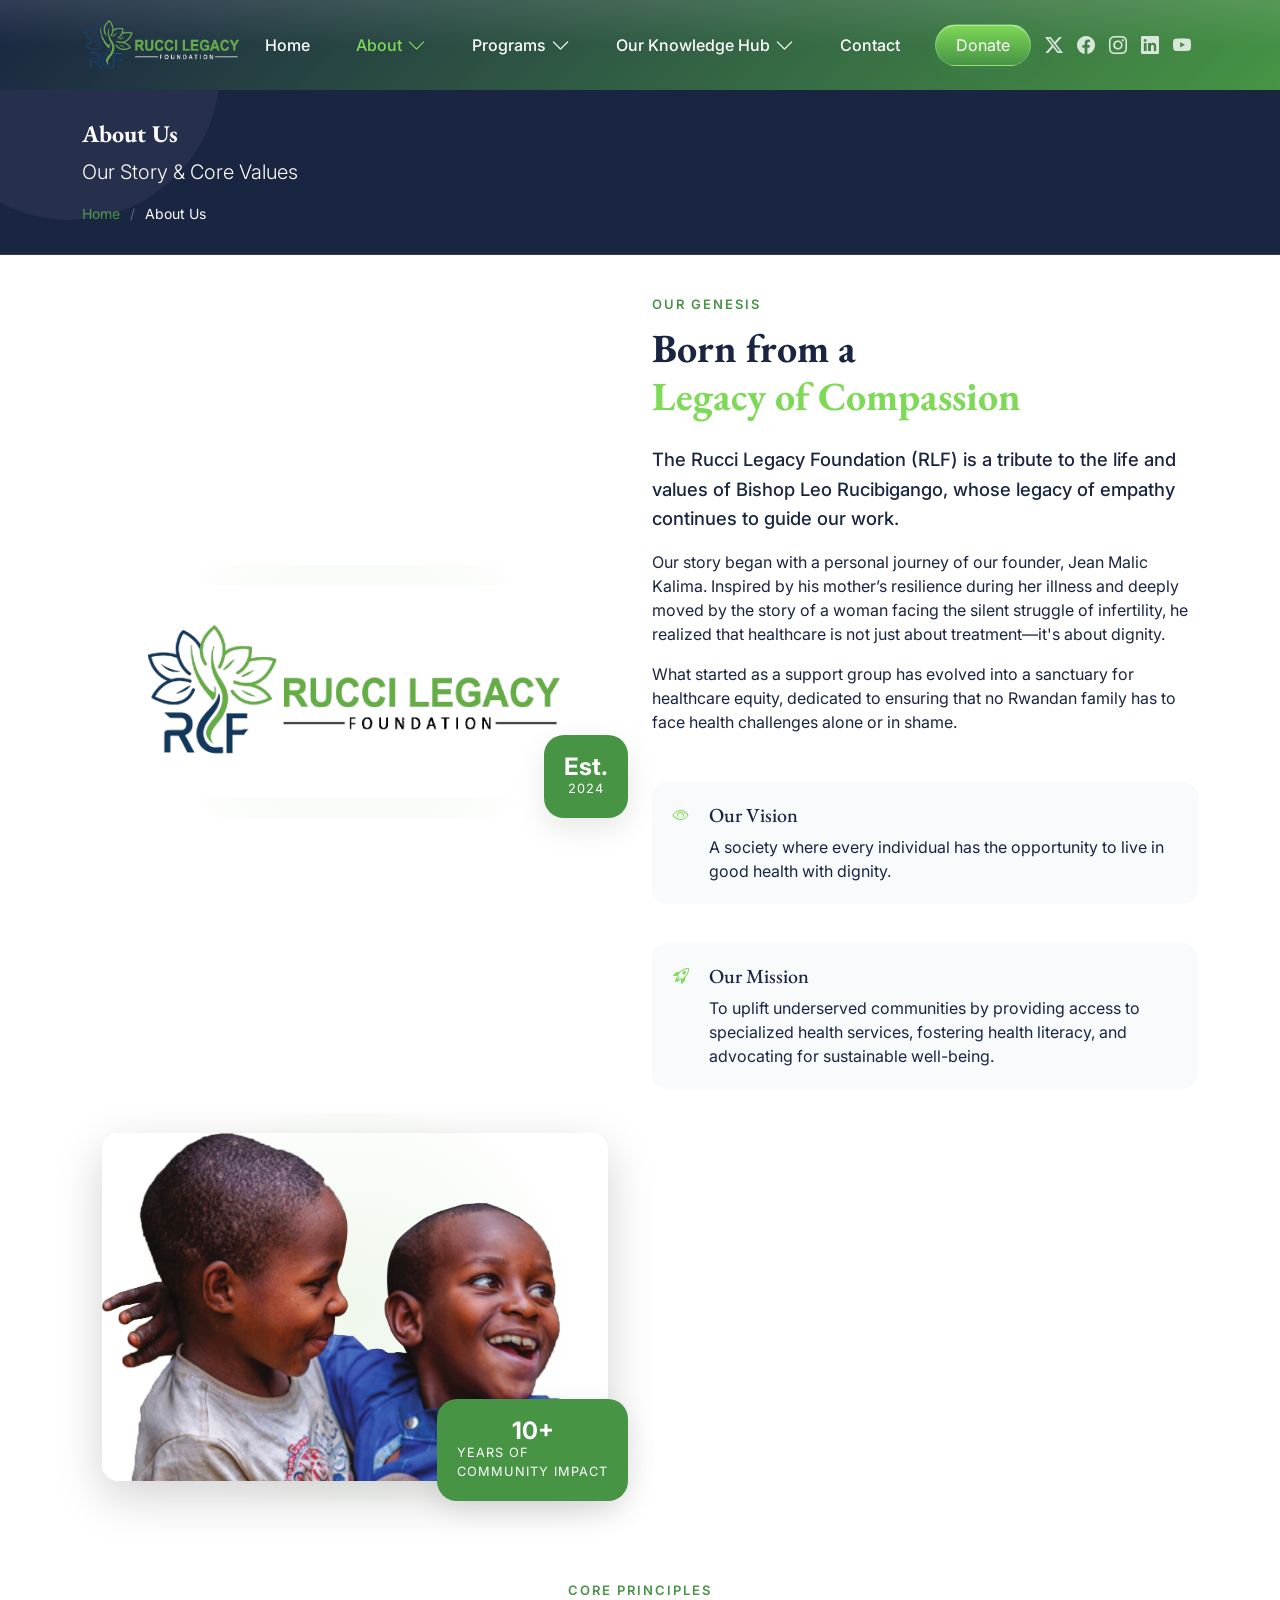
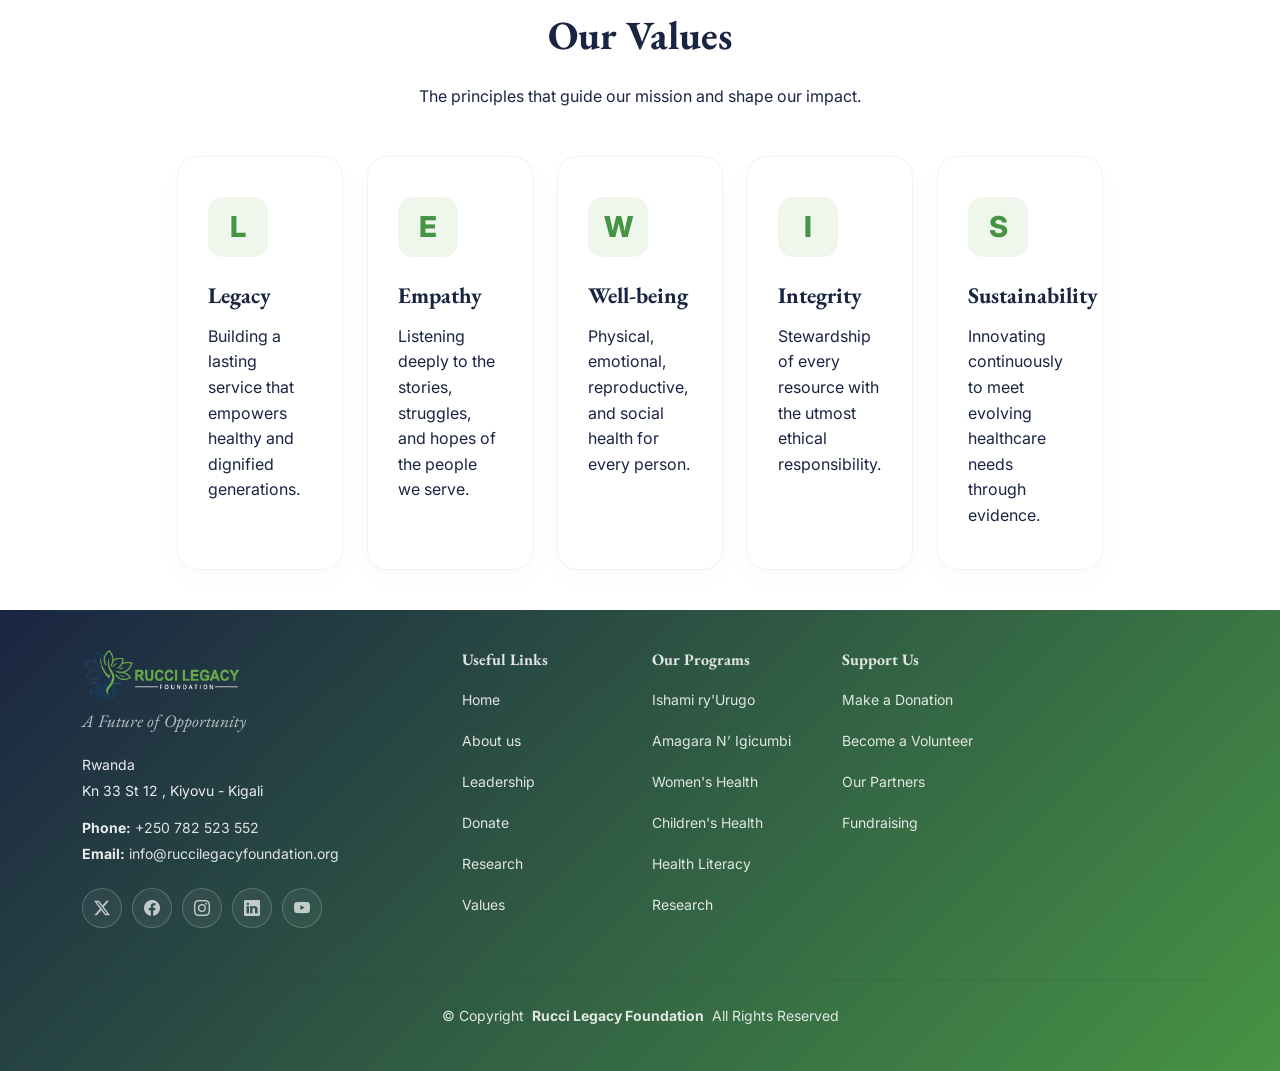
==== commit efc8e6eb: "Updated website design and mobile navigation" ====
--- a/about.html
+++ b/about.html
@@ -14,7 +14,6 @@
   <!-- Fonts -->
   <link href="https://fonts.googleapis.com" rel="preconnect">
   <link href="https://fonts.gstatic.com" rel="preconnect" crossorigin>
-  <link href="https://fonts.googleapis.com/css2?family=Poppins:wght@300;400;500;600;700&display=swap" rel="stylesheet">
   <link href="https://fonts.googleapis.com/css2?family=Inter:wght@100;200;300;400;500;600;700;800;900&family=EB+Garamond:ital,wght@0,400;0,500;0,600;0,700;0,800;1,400;1,500;1,600;1,700;1,800&display=swap" rel="stylesheet">
 
   <!-- Vendor CSS Files -->
@@ -24,7 +23,7 @@
   <link href="assets/vendor/swiper/swiper-bundle.min.css" rel="stylesheet">
 
   <!-- Main CSS File -->
-  <link href="assets/css/main.css?v=3" rel="stylesheet">
+  <link href="assets/css/main.css?v=4" rel="stylesheet">
 </head>
 
 <body class="leadership-page">
@@ -59,7 +58,10 @@
           </ul>
         </li>
 
-        <li><a href="contact.html">Contact</a></li>
+        <li><a href="contact.html">Contact</a></li>        <li class="mobile-donate-item d-xl-none mt-3">
+          <a href="donate.html" class="donate-nav-btn">Donate</a>
+        </li>
+
       </ul>
       <i class="mobile-nav-toggle d-xl-none bi bi-list"></i>
     </nav>
@@ -286,3 +288,6 @@
 
 </html>
 
+
+
+
--- a/assets/css/main.css
+++ b/assets/css/main.css
@@ -1,9 +1,3 @@
-/* :root {
-  --default-font: "EB Garamond",  system-ui, -apple-system, "Segoe UI", Roboto, "Helvetica Neue", Arial, "Noto Sans", "Liberation Sans", sans-serif, "Apple Color Emoji", "Segoe UI Emoji", "Segoe UI Symbol", "Noto Color Emoji";
-  --heading-font: "EB Garamond",  sans-serif;
-  --nav-font: "Inter",  sans-serif;
-} */
-
 :root {
   --default-font: "Inter", system-ui, -apple-system, sans-serif;
   --heading-font: "EB Garamond", serif;
@@ -29,8 +23,6 @@
 }
 
 /* Nav Menu Colors - The following color variables are used specifically for the navigation menu. They are separate from the global colors to allow for more customization options */
-:root {
-  --nav-color: #1a2542;
   /* The default color of the main navmenu links */
   --nav-hover-color: #1a2542;
   /* Applied to main navmenu links when they are hovered over or active */
@@ -73,6 +65,14 @@
   font-family: var(--default-font);
 }
 
+body, button, input, textarea, select, .btn, .card, .card-body, .card-title, .card-text, .small, small, .badge, .priority-badge {
+  font-family: var(--default-font);
+}
+
+nav, .nav-link, .navbar, .header .header-nav, .header .header-nav .nav-link, .header .header-social-links a {
+  font-family: var(--nav-font);
+}
+
 a {
   color: var(--accent-color);
   text-decoration: none;
@@ -186,7 +186,7 @@
 .header .header-social-links {
   display: flex;
   align-items: center;
-  gap: 14px;
+  gap: 6px !important;
   flex-wrap: nowrap;
   white-space: nowrap;
   padding-right: 15px;
@@ -203,7 +203,7 @@
   flex-shrink: 0;
   transition: 0.3s;
   font-size: 18px;
-  padding-left: 10px;
+  padding: 0 4px !important;
 }
 
 .header .header-social-links a:hover {
@@ -251,7 +251,11 @@
   }
 
   .navmenu > ul > li + li {
-    margin-left: 24px;
+    margin-left: 16px;
+  }
+
+  .navmenu > ul > li:last-child {
+    margin-left: 14px;
   }
 
   .navmenu a,
@@ -350,12 +354,14 @@
 /* Navmenu - Mobile */
 @media (max-width: 1199px) {
   .mobile-nav-toggle {
-    color: #1a2542 !important;
+    color: #ffffff !important;
     font-size: 28px;
     line-height: 0;
     margin-right: 10px;
     cursor: pointer;
     transition: color 0.3s;
+    position: relative;
+    top: 2px;
   }
 
   .navmenu {
@@ -379,7 +385,7 @@
     height: 100vh;
     padding: 20px 0;
     margin: 0;
-    background-color: var(--nav-mobile-background-color);
+    background: rgba(26, 37, 66, 0.96);
     overflow-y: auto;
     box-shadow: -2px 0 10px rgba(0, 0, 0, 0.2);
     transform: translateX(100%);
@@ -389,7 +395,7 @@
 
   .navmenu a,
   .navmenu a:focus {
-    color: #1a2542;
+    color: #ffffff !important;
     padding: 10px 20px;
     font-family: var(--nav-font);
     font-size: 17px;
@@ -450,10 +456,11 @@
     max-height: none !important;
 
     margin: 8px 18px 12px 18px !important;
-    padding: 8px !important;
-
-    background: linear-gradient(135deg, rgba(100, 175, 70, 0.10), rgba(100, 175, 70, 0.03)) !important;
-    border: 1px solid rgba(100, 175, 70, 0.15) !important;
+    padding: 12px 12px 14px 12px !important;
+
+    background: rgba(255, 255, 255, 0.08) !important;
+    backdrop-filter: blur(10px);
+    border: 1px solid rgba(255, 255, 255, 0.08) !important;
     border-radius: 18px !important;
     box-shadow: 0 8px 24px rgba(26, 37, 66, 0.08) !important;
     overflow: visible !important;
@@ -479,7 +486,7 @@
     line-height: 1.25 !important;
     font-weight: 600 !important;
     border-radius: 12px !important;
-    color: #1a2542 !important;
+    color: rgba(255,255,255,0.92) !important;
   }
 
   .navmenu .dropdown > ul li + li {
@@ -493,6 +500,19 @@
 
   .mobile-nav-active .navmenu>ul {
     transform: translateX(0);
+    background:
+      linear-gradient(
+        180deg,
+        rgba(26, 37, 66, 0.96) 0%,
+        rgba(38, 70, 83, 0.94) 40%,
+        rgba(71, 148, 69, 0.92) 100%
+      ) !important;
+    backdrop-filter: blur(18px);
+    -webkit-backdrop-filter: blur(18px);
+    border-left: 1px solid rgba(255,255,255,0.12);
+    box-shadow:
+      -10px 0 40px rgba(0,0,0,0.25),
+      inset 1px 0 rgba(255,255,255,0.08);
   }
 
   .mobile-nav-active .navmenu::before {
@@ -510,7 +530,7 @@
     color: #fff;
     position: fixed;
     font-size: 32px;
-    top: 15px;
+    top: 18px;
     right: 15px;
     margin-right: 0;
     z-index: 10001;
@@ -526,19 +546,58 @@
 
   .mobile-nav-active .navmenu>ul a,
   .mobile-nav-active .navmenu>ul a:focus {
-    color: #1a2542;
+    color: #ffffff !important;
     padding: 14px 20px;
     display: block;
   }
 
+  .mobile-donate-item {
+    display: block;
+    width: 100%;
+    padding: 0 20px;
+  }
+
+  .mobile-donate-item .donate-nav-btn {
+    width: 100%;
+    display: inline-flex;
+    justify-content: center;
+    align-items: center;
+    padding: 14px 18px;
+    border-radius: 999px;
+    background: linear-gradient(135deg, #64af46 0%, #479445 100%);
+    color: #ffffff !important;
+    font-weight: 700;
+    text-align: center;
+    box-shadow: 0 16px 28px rgba(0, 0, 0, 0.18);
+  }
+
+  /* Responsive: hide header Donate on mobile, show mobile-drawer CTA */
+  @media (max-width: 1199.98px) {
+    .header .container > .donate-nav-btn {
+      display: none !important;
+    }
+    .mobile-donate-item {
+      display: block !important;
+    }
+  }
+
+  @media (min-width: 1200px) {
+    .header .container > .donate-nav-btn {
+      display: inline-flex !important;
+    }
+    .mobile-donate-item {
+      display: none !important;
+    }
+  }
+
   .mobile-nav-active .navmenu>ul > li + li {
     margin-top: 4px;
   }
 
   .mobile-nav-active .navmenu .donate-nav-btn {
-    width: calc(100% - 48px);
-    max-width: 260px;
-    margin: 0 24px 16px;
+    width: 100%;
+    max-width: none;
+    margin: 0 0 16px;
     display: inline-flex;
     justify-content: center;
   }
@@ -550,6 +609,14 @@
   .mobile-nav-active .navmenu>ul .dropdown ul {
     margin: 0 16px 12px 16px;
     padding: 12px 0;
+    background: rgba(255,255,255,0.08) !important;
+    backdrop-filter: blur(10px);
+    border: 1px solid rgba(255,255,255,0.08);
+    border-radius: 18px;
+  }
+
+  .mobile-nav-active .navmenu>ul .dropdown ul li a {
+    color: rgba(255,255,255,0.92) !important;
   }
 
   .navmenu {
@@ -559,6 +626,34 @@
 
   .header .header-social-links {
     display: none;
+  }
+
+  .header .container {
+    flex-wrap: wrap;
+    align-items: center;
+    gap: 10px;
+  }
+
+  .header .donate-nav-btn {
+    order: 2;
+    margin-left: auto;
+    margin-right: 0;
+  }
+
+  .header .navmenu {
+    order: 3;
+  }
+
+  .navmenu>ul {
+    width: min(85vw, 360px);
+  }
+
+  .mobile-nav-active .navmenu>ul {
+    transform: translateX(0);
+  }
+
+  .mobile-nav-active .navmenu::before {
+    width: calc(100vw - min(85vw, 360px));
   }
 }
 
@@ -1270,7 +1365,7 @@
   padding: 8px 20px !important;
   border-radius: 50px;
   margin-left: 20px;
-  margin-right: 15px;
+  margin-right: 10px;
   border: 1px solid rgba(255, 255, 255, 0.2);
   box-shadow: 0 4px 15px rgba(71, 148, 69, 0.3), inset 0 1px 0 rgba(255, 255, 255, 0.4);
   transition: 0.3s;
@@ -2013,10 +2108,27 @@
 
   .slider .hero-content,
   .hero-content {
+    display: flex;
+    flex-direction: column;
+    justify-content: space-between;
     padding: 24px 20px;
     border-radius: 18px;
     max-width: 100%;
+    min-height: auto;
+    height: auto;
     margin: 0 auto;
+  }
+
+  .hero-copy {
+    display: flex;
+    flex-direction: column;
+    justify-content: center;
+    flex: 1 1 auto;
+  }
+
+  .hero-actions {
+    margin-top: auto;
+    padding-top: 30px;
   }
 
   .hero-content h1 {
@@ -2085,12 +2197,29 @@
 .hero-content {
   position: relative;
   z-index: 2;
+  width: 100%;
+  max-width: 850px;
+  min-height: 480px;
+  height: 480px;
+  display: flex;
+  flex-direction: column;
   padding: 40px;
   background: rgba(255, 255, 255, 0.1);
   backdrop-filter: blur(10px);
   border: 1px solid rgba(255, 255, 255, 0.2);
   border-radius: 20px;
   color: #ffffff;
+}
+
+.hero-copy {
+  display: flex;
+  flex-direction: column;
+  justify-content: center;
+  flex: 1 1 auto;
+}
+
+.hero-actions {
+  margin-top: auto;
 }
 
 .hero-tagline {
@@ -2112,6 +2241,18 @@
   color: #ffffff;
 }
 
+/* Smaller heading for the first slide to keep text inside the hero box */
+.hero-content h1.short-title {
+  font-size: 3rem;
+  margin-bottom: 18px;
+}
+
+@media (max-width: 991px) {
+  .hero-content h1.short-title {
+    font-size: 2rem;
+  }
+}
+
 .hero-content p {
   font-size: 1.2rem;
   line-height: 1.6;
@@ -2129,6 +2270,114 @@
   font-weight: 600;
   border-radius: 50px;
   transition: all 0.3s ease;
+}
+
+/* Expert Insights photo */
+.expert-photo {
+  width: 64px;
+  height: 64px;
+  object-fit: cover;
+  border: 2px solid rgba(126, 217, 87, 0.15);
+}
+
+/* Compact hero tweaks for the Amagara slide */
+.hero-content.compact-hero h1 {
+  font-size: 3rem;
+  margin-bottom: 12px;
+}
+
+.hero-content.compact-hero p {
+  margin-bottom: 12px;
+  font-size: 1.05rem;
+}
+
+.hero-content.compact-hero .hero-actions {
+  margin-top: auto;
+  padding-top: 12px;
+}
+
+.nowrap { white-space: nowrap; }
+
+@media (max-width: 991px) {
+  .hero-content.compact-hero h1 { font-size: 2rem; }
+}
+
+@media (max-width: 991px) {
+  #slider,
+  .slider .swiper-slide,
+  #slider .swiper-slide {
+    width: 100% !important;
+    height: auto !important;
+    min-height: 380px;
+    padding: 40px 0;
+  }
+
+  .hero-content {
+    max-width: 100% !important;
+    width: auto !important;
+    min-height: auto !important;
+    height: auto !important;
+    padding: 24px 18px !important;
+  }
+
+  .hero-content h1 {
+    font-size: 2rem !important;
+    line-height: 1.1 !important;
+  }
+
+  .hero-content p {
+    font-size: 1rem !important;
+  }
+
+  .hero-actions {
+    display: flex !important;
+    flex-direction: column !important;
+    gap: 12px !important;
+  }
+
+  .hero-actions .btn {
+    width: 100% !important;
+    padding: 12px 18px !important;
+  }
+
+  .slider .swiper-wrapper {
+    height: auto !important;
+  }
+
+  .hero-content.compact-hero {
+    padding: 24px 18px !important;
+  }
+
+  .hero-content.compact-hero p {
+    font-size: 1rem !important;
+  }
+
+  .hero-content.compact-hero .hero-actions {
+    padding-top: 12px !important;
+  }
+
+  .section .row.g-4 > .col-md-6,
+  .section .row.g-4 > .col-lg-6,
+  .section .row.g-4 > .col-lg-4,
+  .section .row.g-4 > .col-lg-5,
+  .section .row.g-4 > .col-lg-7,
+  .section .row.gy-4 > .col-lg-6,
+  .section .row.gy-4 > .col-lg-7,
+  .section .row.gy-4 > .col-lg-5 {
+    flex: 0 0 100% !important;
+    max-width: 100% !important;
+  }
+
+  .d-flex.align-items-start,
+  .d-flex.align-items-center {
+    flex-direction: column !important;
+    align-items: flex-start !important;
+  }
+
+  .d-flex.align-items-start .bi,
+  .d-flex.align-items-center .bi {
+    margin-bottom: 10px !important;
+  }
 }
 
 .btn-primary {
